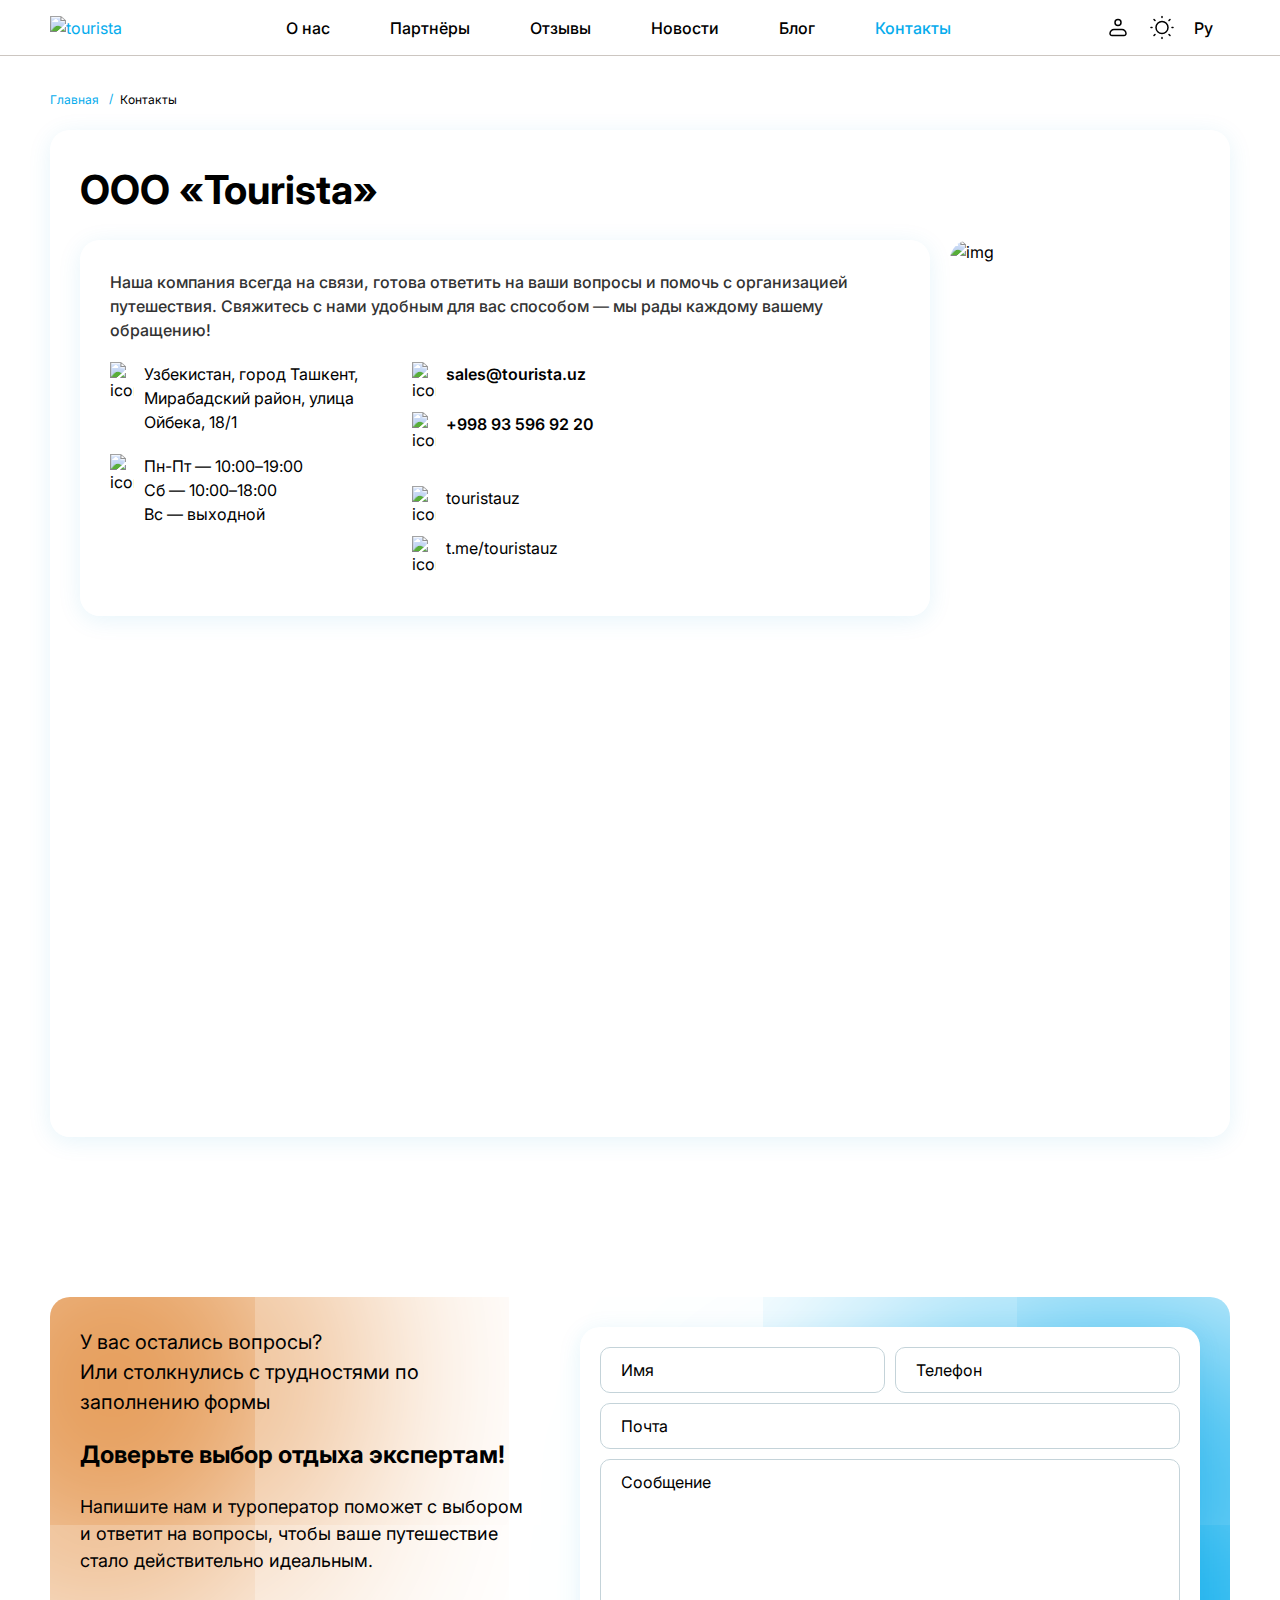
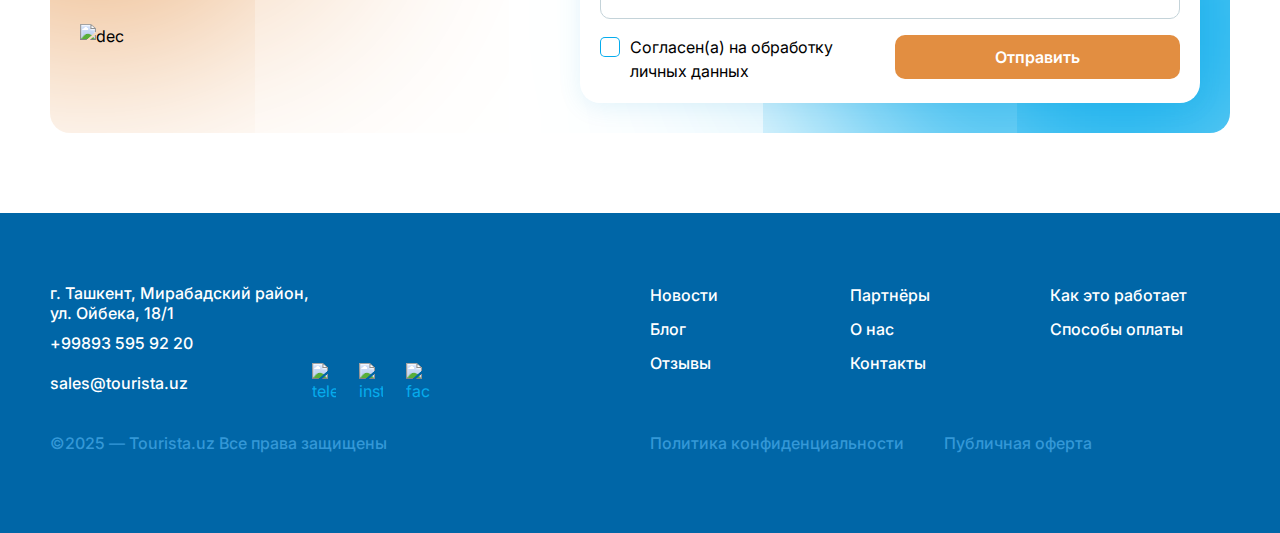
==== contacts.html @ d648e679 "Add files via upload" ====
<!DOCTYPE html>
<html lang="ru">
<head>

    <title>Tourista</title>
    <meta content="width=device-width,maximum-scale=1,initial-scale=1,user-scalable=0" name="viewport">
    <meta http-equiv="Content-Type" content="text/html;charset=UTF-8">
    
    <link rel="stylesheet" href="css/style.css" media="all">
    <link rel="stylesheet" href="css/swiper-bundle.min.css" media="all">
    <link rel="stylesheet" href="css/lightpick.min.css" media="all">

    <link href="favicon.ico" rel="shortcut icon">

</head>

<body>  

    <!-- wrapper Start -->
    <div class="wrapper">

        <!-- header Start -->
        <header class="header">
            <div class="header__container">
                <div class="header__in">
                    <div class="header__logo">
                        <a href="#">
                            <img src="img/src/logo.svg" alt="tourista">
                        </a>
                    </div>
                    <div class="header__md-col">
                        <nav class="main-nav">
                            <ul>
                                <li>
                                    <a href="#">О нас</a>
                                </li>
                                <li>
                                    <a href="#">Партнёры</a>
                                </li>
                                <li>
                                    <a href="#">Отзывы</a>
                                </li>
                                <li>
                                    <a href="#">Новости</a>
                                </li>
                                <li>
                                    <a href="#">Блог</a>
                                </li>
                                <li class="active">
                                    <a href="#">Контакты</a>
                                </li>
                            </ul>
                        </nav>
                        <span class="header__phone">
                            <a href="tel:+998935959220">+99893 595 92 20</a>
                        </span>
                    </div>
                    <div class="user-panel">
                        <a href="#" class="personal-account">
                            <svg width="24" height="25" viewBox="0 0 24 25" fill="none" xmlns="http://www.w3.org/2000/svg">
                                <path d="M4 18.5C4 17.4391 4.42143 16.4217 5.17157 15.6716C5.92172 14.9214 6.93913 14.5 8 14.5H16C17.0609 14.5 18.0783 14.9214 18.8284 15.6716C19.5786 16.4217 20 17.4391 20 18.5C20 19.0304 19.7893 19.5391 19.4142 19.9142C19.0391 20.2893 18.5304 20.5 18 20.5H6C5.46957 20.5 4.96086 20.2893 4.58579 19.9142C4.21071 19.5391 4 19.0304 4 18.5Z" stroke-width="1.5" stroke-linejoin="round"/>
                                <path d="M12 10.5C13.6569 10.5 15 9.15685 15 7.5C15 5.84315 13.6569 4.5 12 4.5C10.3431 4.5 9 5.84315 9 7.5C9 9.15685 10.3431 10.5 12 10.5Z" stroke-width="1.5"/>
                            </svg>
                        </a>
                        <span class="color-btn">
                            <svg width="24" height="25" viewBox="0 0 24 25" fill="none" xmlns="http://www.w3.org/2000/svg">
                                <g clip-path="url(#clip0_8_1377)">
                                    <path d="M22 12.5H23M12 2.5V1.5M12 23.5V22.5M20 20.5L19 19.5M20 4.5L19 5.5M4 20.5L5 19.5M4 4.5L5 5.5M1 12.5H2M12 18.5C13.5913 18.5 15.1174 17.8679 16.2426 16.7426C17.3679 15.6174 18 14.0913 18 12.5C18 10.9087 17.3679 9.38258 16.2426 8.25736C15.1174 7.13214 13.5913 6.5 12 6.5C10.4087 6.5 8.88258 7.13214 7.75736 8.25736C6.63214 9.38258 6 10.9087 6 12.5C6 14.0913 6.63214 15.6174 7.75736 16.7426C8.88258 17.8679 10.4087 18.5 12 18.5Z" stroke-width="1.5" stroke-linecap="round" stroke-linejoin="round"/>
                                </g>
                                <defs>
                                    <clipPath id="clip0_8_1377">
                                        <rect width="24" height="24" fill="white" transform="translate(0 0.5)"/>
                                    </clipPath>
                                </defs>
                            </svg>
                        </span>
                        <div class="language">
                            <span class="language__text">Ру</span>
                            <div class="language__dropdown">
                                <ul class="language__list">
                                    <li>
                                        <a href="#">En</a>
                                    </li> 
                                    <li>
                                        <a href="#">Uz</a>
                                    </li>
                                </ul>
                            </div>
                        </div>
                    </div>
                    <div class="menu-btn"></div>
                </div>
            </div>
        </header>
        <!-- header end -->

        <!-- main Start -->
        <main class="main">
            <section class="main-section">
                <div class="main-section__container">
                    <nav class="bread-crumbs">
                        <ul>
                            <li>
                                <a href="#">Главная</a>
                            </li>
                            <li class="active">
                                <span>Контакты</span>
                            </li>
                        </ul>
                    </nav>
                    <div class="contacts-wap">
                        <h1 class="big-title">ООО «Tourista»</h1>
                        <div class="contacts-wap__top-col">
                            <div class="contacts">
                                <p class="contacts__text">Наша компания всегда на связи, готова ответить на ваши вопросы и помочь с организацией путешествия. Свяжитесь с нами удобным для вас способом — мы рады каждому вашему обращению!</p>
                                <div class="contacts__col">
                                    <div class="contacts__col-left">
                                        <div class="contacts-list">
                                            <div class="contacts-list__item">
                                                <div class="contact">
                                                    <div class="contact__icon">
                                                        <img src="img/icons/location-icon.svg" alt="icon">
                                                    </div>
                                                    <div class="contact__description">
                                                        <p>Узбекистан, город Ташкент, Мирабадский район, улица Ойбека, 18/1</p>
                                                    </div>
                                                </div>
                                            </div>
                                            <div class="contacts-list__item">
                                                <div class="contact">
                                                    <div class="contact__icon">
                                                        <img src="img/icons/time-icon.svg" alt="icon">
                                                    </div>
                                                    <div class="contact__description">
                                                        <p>
                                                            Пн-Пт — 10:00–19:00<br>
                                                            Сб — 10:00–18:00<br>
                                                            Вс — выходной
                                                        </p>
                                                    </div>
                                                </div>
                                            </div>
                                        </div>
                                    </div>
                                    <div class="contacts__col-right">
                                        <div class="contacts-list">
                                            <div class="contacts-list__item">
                                                <div class="contact">
                                                    <div class="contact__icon">
                                                        <img src="img/icons/mail-icon.svg" alt="icon">
                                                    </div>
                                                    <div class="contact__description">
                                                        <span class="contact__text">
                                                            <strong>
                                                                <a href="mailto:sales@tourista.uz">sales@tourista.uz</a>
                                                            </strong>
                                                        </span>
                                                    </div>
                                                </div>
                                                <div class="contact">
                                                    <div class="contact__icon">
                                                        <img src="img/icons/phone-icon.svg" alt="icon">
                                                    </div>
                                                    <div class="contact__description">
                                                        <span class="contact__text">
                                                            <strong>
                                                                <a href="tel:+998935969220">+998 93 596 92 20</a>
                                                            </strong>
                                                        </span>
                                                    </div>
                                                </div>
                                            </div>
                                            <div class="contacts-list__item">
                                                <div class="contact">
                                                    <div class="contact__icon">
                                                        <img src="img/icons/instagram-icon.svg" alt="icon">
                                                    </div>
                                                    <div class="contact__description">
                                                        <span class="contact__text">
                                                            <a href="https://www.instagram.com/touristauz/?hl=ru" target="_blank">touristauz</a>
                                                        </span>
                                                    </div>
                                                </div>
                                                <div class="contact">
                                                    <div class="contact__icon">
                                                        <img src="img/icons/telegram-icon.svg" alt="icon">
                                                    </div>
                                                    <div class="contact__description">
                                                        <span class="contact__text">
                                                            <a href="https://t.me/touristauz" target="_blank">t.me/touristauz</a>
                                                        </span>
                                                    </div>
                                                </div>
                                            </div>
                                        </div>
                                    </div>
                                </div>
                            </div>
                            <div class="contacts-img">
                                <img src="img/src/contacts-img.jpg" alt="img">
                            </div>
                        </div>
                        <div id="map"></div>
                    </div>
                    <div class="main-section__indent-box"></div>
                </div>
            </section>
            <section class="feedback-section">
                <div class="white-dec"></div>
                <div class="feedback-section__container">
                    <div class="feedback-section__in">
                        <div class="feedback">
                            <div class="feedback__left-dec"></div>
                            <div class="feedback__right-dec"></div>
                            <div class="feedback__in">
                                <div class="feedback__description">
                                    <p class="feedback__big-text">У вас остались вопросы?<br> Или столкнулись с трудностями по заполнению формы</p>
                                    <h2 class="title">Доверьте выбор отдыха экспертам!</h2>
                                    <p class="feedback__text">Напишите нам и туроператор поможет с выбором<br> и ответит на вопросы, чтобы ваше путешествие<br> стало действительно идеальным.</p>
                                    <div class="feedback__dec-img">
                                        <img src="img/src/dec-img.svg" alt="dec">
                                    </div>
                                </div>
                                <div class="gl-form">
                                    <form>
                                        <div class="gl-form__in">
                                            <div class="gl-form__item">
                                                <div class="gl-form__two-col">
                                                    <input class="name-input" type="text" placeholder="Имя">
                                                    <input class="phone-input" type="tel" placeholder="Телефон">
                                                </div>
                                            </div>
                                            <div class="gl-form__item">
                                                <input class="email-input" type="email" placeholder="Почта">
                                            </div>
                                            <div class="gl-form__item">
                                                <textarea placeholder="Сообщение"></textarea>
                                            </div>
                                            <div class="gl-form__item">
                                                <div class="gl-form__two-col">
                                                    <div class="checkbox">
                                                        <input id="agree" type="checkbox">
                                                        <label for="agree">Согласен(а) на обработку личных данных</label>
                                                    </div>
                                                    <button class="btn btn_size-full" type="submit">Отправить</button>
                                                </div>
                                            </div>
                                        </div>
                                    </form>
                                </div>
                            </div>
                        </div>
                    </div>
                </div>
            </section>
        </main>
        <!-- main end -->

        <!-- footer Start -->
        <footer class="footer">
            <div class="footer__container">
                <div class="footer__top-col">
                    <div class="footer__left-col">
                        <p class="footer__text">г. Ташкент, Мирабадский район,<br> ул. Ойбека, 18/1</p>
                        <span class="footer__phone">
                            <a href="tel:+998935959220">+99893 595 92 20</a>
                        </span>
                        <div class="footer__contacts-col">
                            <span class="footer__mail">
                                <a href="mailto:sales@tourista.uz">sales@tourista.uz</a>
                            </span>
                            <div class="social">
                                <div class="social__item">
                                    <a href="#">
                                        <img src="img/icons/telegram-w.svg" alt="telegram">
                                    </a>
                                </div>
                                <div class="social__item">
                                    <a href="#">
                                        <img src="img/icons/instagram-w.svg" alt="instagram">
                                    </a>
                                </div>
                                <div class="social__item">
                                    <a href="#">
                                        <img src="img/icons/facebook-w.svg" alt="facebook">
                                    </a>
                                </div>
                            </div>
                        </div>
                    </div>
                    <div class="footer__right-col">
                        <nav class="footer__nav">
                            <ul>
                                <li>
                                    <a href="#">Новости</a>
                                </li>
                                <li>
                                    <a href="#">Блог</a>
                                </li>
                                <li>
                                    <a href="#">Отзывы</a>
                                </li>
                            </ul>
                        </nav>
                        <nav class="footer__nav">
                            <ul>
                                <li>
                                    <a href="#">Партнёры</a>
                                </li>
                                <li>
                                    <a href="#">О нас</a>
                                </li>
                                <li>
                                    <a href="#">Контакты</a>
                                </li>
                            </ul>
                        </nav>
                        <nav class="footer__nav">
                            <ul>
                                <li>
                                    <a href="#">Как это работает</a>
                                </li>
                                <li>
                                    <a href="#">Способы оплаты</a>
                                </li>
                            </ul>
                        </nav>
                    </div>
                </div>
                <div class="footer__bottom-col">
                    <div class="footer__left-col">
                        <p class="footer__copy">©2025 — Tourista.uz Все права защищены</p>
                    </div>
                    <div class="footer__right-col">
                        <ul class="footer__links-list">
                            <li>
                                <a href="#">Политика конфиденциальности</a>
                            </li>
                            <li>
                                <a href="#">Публичная оферта</a>
                            </li>
                        </ul>
                    </div>
                </div>
            </div>
        </footer>
        <!-- footer end -->

    </div>   
    <!-- wrapper end -->

    <!-- Api-maps scripts -->
    <script src="https://api-maps.yandex.ru/2.1/?lang=ru_RU"></script>

    <!-- Plugin scripts -->
    <script src="js/swiper-bundle.min.js"></script>
    <script src="js/moment.min.js"></script>
    <script src="js/lightpick.min.js"></script>
    <script src="js/dynamic-blocks.js"></script>

    <!-- Scripts -->
    <script src="js/scripts.js"></script>

</body>

</html>
---- css/style.css ----
/* fonts */
@import url("https://fonts.googleapis.com/css2?family=Inter:ital,opsz,wght@0,14..32,100..900;1,14..32,100..900&display=swap");
/* root */
:root {
  /* text color */
  --primary-text-color: #000;
  --secondary-text-color: #06ACED;
  --tertiary-text-color: #FFFFFF;
  --quaternary-text-color: #B4B4B4;
  --fifth-text-color: #3498D7;
  --six-text-color: #C9C6C6;
  --seven-text-color: #C4C4C4;
  --eight-text-color: #E28E41;
  --nine-text-color: #A90B0B;
  --ten-text-color: #666666;
  --eleven-text-color: #6E6E6E;
  --twelve-text-color: #333333;
  --thirteen-text-color: #000;
  --fourteen-text-color: #000000;
  --fifteen-text-color: #C4C4C4;
  /* font-family */
  --primary-font-family: "Inter", sans-serif;
  /* font-weight */
  --primary-font-weight: 400;
  --secondary-font-weight: 500;
  --tertiary-font-weight: 600;
  --quaternary-font-weight: 700;
  --fifth-font-weight: 800;
  /* border-color */
  --primary-border-color: #CCC6C1;
  --secondary-border-color: #C4D3D9;
  --tertiary-border-color: #E28E41;
  --quaternary-border-color: #06ACED;
  --fifth-border-color: #A90B0B;
  --six-border-color: #8B8B8B;
  --seven-border-color: #787878;
  --eight-border-color: #AAAAAA;
  --nine-border-color: #FFFFFF;
  --ten-border-color: #646464;
  --eleven-border-color: #B4B4B4;
  --twelve-border-color: #FFFFFF;
  /* btn-color */
  --primary-btn-color: #E28E41;
  --secondary-btn-color: #B1641E;
  --tertiary-btn-color: #FFFFFF;
  --quaternary-btn-color: #C4D3D9;
  --fifth-btn-color: #06ACED;
  --six-btn-color: #E6F3F8;
  --seven-btn-color: #FFFFFF;
  /* background-color */
  --primary-background-color: #FFFFFF;
  --secondary-background-color: #F9F9F9;
  --tertiary-background-color: #0066A7;
  --quaternary-background-color: #E28E41;
  --fifth-background-color: #06ACED;
  --six-background-color: #F2F3F4;
  --seven-background-color: #F4F4F4;
  --eight-background-color: rgba(0, 0, 0, 0.6);
  --nine-background-color: #E28E41;
  --ten-background-color: url(../img/bg/gl-dec.jpg) top center no-repeat;
  /* widget-color */
  --primary-widget-color: rgba(255, 255, 255, 0.7);
  --secondary-widget-color: #FFFFFF;
  --tertiary-widget-color: rgba(255, 255, 255, 0.7);
  /* slider-nav-bg */
  --primary-bullet-color: #C4D3D9;
  --secondary-bullet-color: #06ACED;
  /* icon-color */
  --primary-icon-color: #000;
  /* page-nav-color */
  --primary-page-nav-color: url(../img/icons/page-nav-arrow.svg) center no-repeat;
}

/* dark-theme */
[data-theme=dark] {
  /* text color */
  --primary-text-color: #FFFFFF;
  --ten-text-color: #C4D3D9;
  --eleven-text-color: #8DA4AD;
  --twelve-text-color: #8DA4AD;
  --fourteen-text-color: #C4D3D9;
  --fifteen-text-color: #000;
  /* border-color */
  --primary-border-color: #334A53;
  --secondary-border-color: #6F868F;
  --nine-border-color: #011821;
  --ten-border-color: #8DA4AD;
  --twelve-border-color: #C4D3D9;
  /* btn-color */
  --seven-btn-color: rgba(0, 0, 0, 0);
  /* background-color */
  --primary-background-color: #011821;
  --secondary-background-color: #034A67;
  --tertiary-background-color: #011821;
  --seven-background-color: #000;
  --ten-background-color: url(../img/bg/gl-dec-dark.jpg) top center no-repeat;
  /* widget-color */
  --primary-widget-color: rgba(1, 24, 33, 0.7);
  --secondary-widget-color: #022B3B;
  /* icon-color */
  --primary-icon-color: #FFFFFF;
  /* page-nav-color */
  --primary-page-nav-color: url(../img/icons/page-nav-arrow-w.svg) center no-repeat;
}

/* reset */
*,
*::before,
*::after {
  box-sizing: border-box;
}

body,
h1,
h2,
h3,
h4,
p,
ul,
ol,
li,
figure,
figcaption,
blockquote,
dl,
dd {
  margin: 0;
  padding: 0;
}

ul[class],
ol[class] {
  list-style: none;
}

a:not([class]) {
  text-decoration-skip-ink: auto;
  text-decoration: none;
}

a:focus,
a:hover,
a:active {
  outline: none !important;
}

button {
  margin: 0;
  padding: 0;
  vertical-align: top;
  border: 0;
  background: none;
  border-radius: 0;
}

button:focus,
button:hover,
button:active {
  outline: none !important;
}

img,
svg {
  display: block;
  vertical-align: top;
  max-width: 100%;
}

article > * + * {
  margin-top: 1em;
}

fieldset {
  margin: 0;
  padding: 0;
  border: 0;
}

input,
button,
textarea,
select {
  font: inherit;
}

input:focus,
input:hover,
input:active,
textarea:focus,
textarea:hover,
textarea:active {
  outline: none !important;
}

iframe {
  vertical-align: top;
}

@media (prefers-reduced-motion: reduce) {
  * {
    animation-duration: 0.01ms !important;
    animation-iteration-count: 1 !important;
    transition-duration: 0.01ms !important;
    scroll-behavior: auto !important;
  }
}
/* html */
html {
  min-width: 320px;
  min-height: 100%;
  font-size: 16px;
  line-height: 1.5;
  background: var(--tertiary-background-color);
}

/* body */
body {
  color: var(--primary-text-color);
  font-family: var(--primary-font-family);
  font-weight: var(--primary-font-weight);
  scroll-behavior: smooth;
  text-rendering: optimizeSpeed;
  -webkit-text-size-adjust: none;
  -moz-text-size-adjust: none;
  -ms-text-size-adjust: none;
  text-size-adjust: none;
}
body.scroll-none {
  overflow: hidden;
}
body.modal-scroll-none {
  overflow: hidden;
}

/* p */
p {
  font-size: 16px;
  line-height: 24px;
}

/* a */
a {
  color: var(--secondary-text-color);
  text-decoration: none;
  transition: color 0.5s linear;
}
a:hover {
  color: var(--primary-text-color);
}

/* b, strong */
b, strong {
  font-weight: var(--quaternary-font-weight);
}

/* ul, ol */
ul, ol {
  list-style: none;
}

/* label */
label {
  display: block;
  margin: 0 0 5px;
  font-size: 16px;
  font-weight: var(--primary-font-weight);
  line-height: 24px;
  cursor: text;
}
label span {
  color: var(--secondary-text-color);
}

/* input */
input[type=tel],
input[type=text],
input[type=email],
input[type=password] {
  margin: 0;
  padding: 0 20px;
  width: 100%;
  height: 46px;
  color: var(--primary-text-color);
  font-size: 16px;
  font-family: var(--primary-font-family);
  font-weight: var(--primary-font-weight);
  border: 1px solid var(--secondary-border-color);
  background: rgba(0, 0, 0, 0);
  border-radius: 10px;
  box-shadow: none !important;
  transition: 0.5s all;
}

input[type=tel]:focus,
input[type=text]:focus,
input[type=email]:focus,
input[type=password]:focus {
  border-color: var(--quaternary-border-color);
}

input[type=tel]::-moz-placeholder,
input[type=text]::-moz-placeholder,
input[type=email]::-moz-placeholder,
input[type=password]::-moz-placeholder {
  color: var(--primary-text-color);
}

input[type=tel]::-webkit-input-placeholder,
input[type=text]::-webkit-input-placeholder,
input[type=email]::-webkit-input-placeholder,
input[type=password]::-webkit-input-placeholder {
  color: var(--primary-text-color);
}

input[type=tel]:disabled,
input[type=text]:disabled,
input[type=email]:disabled,
input[type=password]:disabled {
  color: var(--quaternary-text-color);
  border-color: var(--primary-border-color);
  box-shadow: none;
}

input[type=tel]:disabled::-moz-placeholder,
input[type=text]:disabled::-moz-placeholder,
input[type=email]:disabled::-moz-placeholder,
input[type=password]:disabled::-moz-placeholder {
  color: var(--quaternary-text-color);
}

input[type=tel]:disabled::-webkit-input-placeholder,
input[type=text]:disabled::-webkit-input-placeholder,
input[type=email]:disabled::-webkit-input-placeholder,
input[type=password]:disabled::-webkit-input-placeholder {
  color: var(--quaternary-text-color);
}

input.name-input.error {
  border-color: var(--fifth-border-color);
}

input.email-input.error {
  border-color: var(--fifth-border-color);
}

/* textarea */
textarea {
  margin: 0;
  padding: 10px 20px;
  width: 100%;
  height: 160px;
  color: var(--primary-text-color);
  font-size: 16px;
  font-family: var(--primary-font-family);
  font-weight: var(--primary-font-weight);
  line-height: 24px;
  border: 1px solid var(--secondary-border-color);
  background: rgba(0, 0, 0, 0);
  border-radius: 10px;
  box-shadow: none !important;
  transition: 0.5s all;
  overflow: auto;
  resize: none;
}

textarea:focus {
  border-color: var(--quaternary-border-color);
}

textarea::-moz-placeholder {
  color: var(--primary-text-color);
}

textarea::-webkit-input-placeholder {
  color: var(--primary-text-color);
}

/* error-input */
.error-input {
  border-color: var(--fifth-border-color) !important;
}

/* field-date */
.field-date {
  position: relative;
}
.field-date:before {
  position: absolute;
  display: block;
  width: 100%;
  height: 100%;
  content: "";
  z-index: 3;
}
.field-date:after {
  position: absolute;
  display: block;
  width: 20px;
  height: 20px;
  top: 50%;
  right: 20px;
  transform: translateY(-50%);
  background: url(../img/icons/calendar.svg) center no-repeat;
  background-size: 100%;
  content: "";
  transition: 0.5s transform;
}
.field-date input {
  padding-right: 50px;
  white-space: nowrap;
  text-overflow: ellipsis;
  background: rgba(0, 0, 0, 0);
  overflow: hidden;
  user-select: none;
  pointer-events: none;
}
.field-date__text {
  position: absolute;
  display: block;
  padding: 10px 50px 10px 20px;
  height: 44px;
  white-space: nowrap;
  top: 0;
  left: 0;
  font-size: 16px;
  text-overflow: ellipsis;
  overflow: hidden;
  line-height: 24px;
  cursor: pointer;
}
.field-date__text.hidden {
  display: none;
}

/* password-field */
.password-field {
  position: relative;
}
.password-field.show .password-field__btn:before {
  opacity: 0;
}
.password-field.show .password-field__btn:after {
  opacity: 1;
}
.password-field input {
  padding-right: 50px;
}
.password-field__btn {
  position: absolute;
  display: block;
  width: 24px;
  height: 24px;
  transform: translateY(-50%);
  top: 50%;
  right: 16px;
  font-size: 0;
  cursor: pointer;
}
.password-field__btn:before {
  position: absolute;
  display: block;
  width: 24px;
  height: 24px;
  top: 0;
  left: 0;
  background: url(../img/icons/show-icon.svg) center no-repeat;
  background-size: 100%;
  cursor: pointer;
  transition: 0.5s opacity;
  content: "";
}
.password-field__btn:after {
  position: absolute;
  display: block;
  width: 24px;
  height: 24px;
  top: 0;
  left: 0;
  background: url(../img/icons/hidden-icon.svg) center no-repeat;
  background-size: 100%;
  cursor: pointer;
  opacity: 0;
  transition: 0.5s opacity;
  content: "";
}

/* checkbox */
.checkbox {
  display: flex;
  align-items: flex-start;
  gap: 0 10px;
}
.checkbox_indent-top {
  margin-top: 20px;
}
.checkbox.hidden {
  display: none;
}
.checkbox input {
  position: relative;
  display: block;
  flex-shrink: 0;
  margin: 2px 0 0;
  padding: 0;
  width: 20px;
  height: 20px;
  vertical-align: top;
  border: 0;
  box-shadow: 0 0 0 1px var(--quaternary-border-color) inset;
  background: none;
  border-radius: 5px;
  outline: 0;
  cursor: pointer;
  -webkit-appearance: none;
  -moz-appearance: none;
  appearance: none;
  transition: all 0.3s;
}
.checkbox input:before {
  position: absolute;
  display: block;
  width: 14px;
  height: 13px;
  top: 50%;
  left: 50%;
  transform: translate(-50%, -50%);
  background: url(../img/icons/checkbox.svg) center no-repeat;
  background-size: 100%;
  content: "";
  opacity: 0;
  transition: opacity 0.3s;
}
.checkbox input:checked {
  background-color: var(--fifth-background-color);
  box-shadow: none;
}
.checkbox input:checked:before {
  opacity: 1;
}
.checkbox label {
  margin: 0;
  color: var(--primary-text-color);
}

/* radio */
.radio {
  display: flex;
  align-items: flex-start;
  gap: 0 10px;
}
.radio input {
  position: relative;
  display: block;
  flex-shrink: 0;
  margin: 2px 0 0;
  padding: 0;
  width: 20px;
  height: 20px;
  vertical-align: top;
  border: 0;
  box-shadow: 0 0 0 1px var(--quaternary-border-color) inset;
  background: none;
  border-radius: 100%;
  outline: 0;
  cursor: pointer;
  -webkit-appearance: none;
  -moz-appearance: none;
  appearance: none;
  transition: all 0.3s;
}
.radio input:before {
  position: absolute;
  display: block;
  width: 12px;
  height: 12px;
  top: 50%;
  left: 50%;
  background: var(--fifth-background-color);
  transform: translate(-50%, -50%);
  border-radius: 100%;
  content: "";
  opacity: 0;
  transition: opacity 0.3s;
}
.radio input:checked:before {
  opacity: 1;
}
.radio label {
  margin: 0;
  cursor: pointer;
}

/* select */
.select {
  position: relative;
  height: 46px;
  border: 1px solid var(--secondary-border-color);
  border-radius: 10px;
}
.select input {
  position: absolute;
  width: 1px;
  height: 1px;
  top: 0;
  left: 0;
  opacity: 0;
  visibility: hidden;
  user-select: none;
  pointer-events: none;
}
.select__placeholder-text {
  position: absolute;
  display: block;
  padding: 10px 50px 10px 20px;
  width: 100%;
  top: 0;
  left: 0;
  white-space: nowrap;
  font-size: 16px;
  text-overflow: ellipsis;
  overflow: hidden;
  line-height: 24px;
  cursor: pointer;
}
.select__placeholder-text.hidden {
  display: none;
}
.select__text {
  position: relative;
  display: block;
  padding: 10px 50px 10px 20px;
  height: 44px;
  white-space: nowrap;
  font-size: 16px;
  text-overflow: ellipsis;
  overflow: hidden;
  line-height: 24px;
  cursor: pointer;
}
.select__text:after {
  position: absolute;
  display: block;
  margin: -4px 0 0;
  width: 11px;
  height: 7px;
  top: 50%;
  right: 19px;
  background: url(../img/icons/down-arrow.svg) center no-repeat;
  background-size: 100%;
  content: "";
  transition: 0.5s transform;
}
.select.open .select__text:after {
  transform: rotate(180deg);
}
.select__dropdown {
  position: absolute;
  padding: 20px;
  top: 51px;
  left: -1px;
  right: -1px;
  border: 1px solid var(--secondary-border-color);
  background: var(--primary-background-color);
  border-radius: 10px;
  opacity: 0;
  visibility: hidden;
  z-index: 30;
  transition: 0.5s all;
}
.select__dropdown.show {
  opacity: 1;
  visibility: visible;
}
.select__dropdown ul {
  display: flex;
  flex-direction: column;
  gap: 10px 0;
}
.select__dropdown li {
  font-size: 16px;
  line-height: 24px;
  transition: 0.3s color;
  cursor: pointer;
}
.select__dropdown li:hover {
  color: var(--fifth-text-color);
}
.select__dropdown li.active {
  color: var(--fifth-text-color);
}
.select .vertical-scroll {
  max-height: 262px;
}
.select .vertical-scroll .swiper-slide {
  height: auto;
}
.select_style-time.open .select__text:after {
  transform: translateY(-50%);
}
.select_style-time .select__text:after {
  margin: 0;
  width: 20px;
  height: 20px;
  transform: translateY(-50%);
  background: url(../img/icons/time.svg) center no-repeat;
  background-size: 100%;
}
.select_style-time .select__dropdown {
  padding: 16px 20px;
}
.select_style-time .select__dropdown ul {
  padding: 0 25px;
  gap: 0 0;
}
.select_style-time .select__dropdown li {
  display: flex;
  justify-content: space-between;
  align-items: center;
  padding: 16px 20px 15px;
  color: var(--seven-text-color);
  font-size: 20px;
  font-weight: var(--secondary-font-weight);
  line-height: 24px;
  border-bottom: 1px solid var(--six-border-color);
}
.select_style-time .select__dropdown li:first-child {
  padding-top: 0;
}
.select_style-time .select__dropdown li:last-child {
  padding-bottom: 0;
  border-bottom: 0;
}
.select_style-time .select__dropdown li:hover {
  color: var(--primary-text-color);
}
.select_style-time .select__dropdown li.active {
  color: var(--primary-text-color);
}
.select_style-time .vertical-scroll {
  max-height: 136px;
}

/* select-time */
.select-time {
  position: relative;
  height: 46px;
  border: 1px solid var(--secondary-border-color);
  border-radius: 10px;
}
.select-time > input {
  position: absolute;
  width: 1px;
  height: 1px;
  top: 0;
  left: 0;
  opacity: 0;
  visibility: hidden;
  user-select: none;
  pointer-events: none;
}
.select-time__placeholder-text {
  position: absolute;
  display: block;
  padding: 10px 50px 10px 20px;
  width: 100%;
  top: 0;
  left: 0;
  white-space: nowrap;
  font-size: 16px;
  text-overflow: ellipsis;
  overflow: hidden;
  line-height: 24px;
  cursor: pointer;
}
.select-time__placeholder-text.hidden {
  display: none;
}
.select-time__text {
  position: relative;
  display: block;
  padding: 10px 50px 10px 20px;
  height: 44px;
  white-space: nowrap;
  font-size: 16px;
  text-overflow: ellipsis;
  overflow: hidden;
  line-height: 24px;
  cursor: pointer;
}
.select-time__text:after {
  position: absolute;
  display: block;
  width: 20px;
  height: 20px;
  top: 50%;
  right: 22px;
  transform: translateY(-50%);
  background: url(../img/icons/time.svg) center no-repeat;
  background-size: 100%;
  content: "";
  transition: 0.5s transform;
}
.select-time__dropdown {
  position: absolute;
  padding: 20px;
  top: 51px;
  left: -1px;
  right: -1px;
  border: 1px solid var(--secondary-border-color);
  background: var(--primary-background-color);
  border-radius: 10px;
  opacity: 0;
  visibility: hidden;
  z-index: 30;
  transition: 0.5s all;
}
.select-time__dropdown.show {
  opacity: 1;
  visibility: visible;
}
.select-time__fields {
  margin: 0 0 15px;
  display: flex;
  align-items: center;
  gap: 0 15px;
}
.select-time__fields input {
  height: 36px;
  font-size: 14px;
  text-align: center;
  border-radius: 5px;
}
.select-time__fields input::-webkit-input-placeholder {
  color: var(--quaternary-text-color);
}
.select-time__fields input::-moz-placeholder {
  color: var(--quaternary-text-color);
}
.select-time .btn {
  padding: 8px 10px;
  font-size: 14px;
  border-radius: 5px;
}
.select-time .btn.disabled {
  user-select: none;
  pointer-events: none;
  opacity: 0.6;
}

/* container */
[class*=__container] {
  margin: 0 auto;
  padding: 0 20px;
  max-width: 1220px;
  width: 100%;
}

/* btn */
.btn {
  display: inline-block;
  margin: 0;
  padding: 12px 24px;
  vertical-align: top;
  color: var(--tertiary-text-color);
  font-size: 16px;
  font-family: var(--primary-font-family);
  font-weight: var(--tertiary-font-weight);
  text-align: center;
  line-height: 20px;
  border: 0;
  background: var(--primary-btn-color);
  border-radius: 10px;
  cursor: pointer;
  transition: 0.5s all;
}
.btn:hover {
  color: var(--tertiary-text-color);
  background: var(--secondary-btn-color);
  box-shadow: none;
}
.btn_color-transparent {
  color: var(--eight-text-color);
  box-shadow: 0 0 0 1px inset var(--tertiary-border-color);
  background: none;
}
.btn_color-transparent:hover {
  background: var(--primary-btn-color);
}
.btn_light-color {
  color: var(--fourteen-text-color);
  background: var(--seven-btn-color);
  box-shadow: 0 0 0 1px inset var(--twelve-border-color);
}
.btn_light-color:hover {
  color: var(--tertiary-text-color);
  background: var(--primary-btn-color);
}
.btn_hidden {
  display: none;
}
.btn_full-size {
  width: 100%;
}

/* vertical-scroll */
.vertical-scroll .swiper-scrollbar-vertical {
  width: 1px !important;
  height: 100% !important;
  top: 0 !important;
  right: 0 !important;
  bottom: 0 !important;
  background: var(--six-background-color);
}
.vertical-scroll .swiper-scrollbar-drag {
  background: var(--fifth-background-color);
}

/* menu-btn */
.menu-btn {
  display: none;
}

/* wrapper */
.wrapper {
  overflow: hidden;
}

/* title */
.title {
  margin: 0 0 20px;
  font-size: 24px;
  font-weight: var(--quaternary-font-weight);
  line-height: 36px;
}
.title.disabled {
  color: var(--seven-text-color);
  user-select: none;
  pointer-events: none;
}

/* big-title */
.big-title {
  margin: 0 0 20px;
  font-size: 40px;
  font-weight: var(--quaternary-font-weight);
  line-height: 60px;
}
.big-title_indent-bottom-small {
  margin: 0 0 10px;
}

/* small-title */
.small-title {
  margin: 0 0 10px;
  font-size: 20px;
  font-weight: var(--quaternary-font-weight);
  line-height: 30px;
}

/* select-quantity */
.select-quantity {
  position: relative;
  border: 1px solid var(--secondary-border-color);
  border-radius: 10px;
}
.select-quantity__placeholder-text {
  position: absolute;
  display: block;
  padding: 10px 50px 10px 20px;
  width: 100%;
  top: 0;
  left: 0;
  white-space: nowrap;
  font-size: 16px;
  text-overflow: ellipsis;
  overflow: hidden;
  line-height: 24px;
  cursor: pointer;
}
.select-quantity__placeholder-text.hidden {
  display: none;
}
.select-quantity__text {
  position: relative;
  display: block;
  padding: 10px 50px 10px 20px;
  height: 44px;
  white-space: nowrap;
  font-size: 16px;
  text-overflow: ellipsis;
  overflow: hidden;
  line-height: 24px;
  cursor: pointer;
}
.select-quantity__text:after {
  position: absolute;
  display: block;
  margin: -4px 0 0;
  width: 11px;
  height: 7px;
  top: 50%;
  right: 19px;
  background: url(../img/icons/down-arrow.svg) center no-repeat;
  background-size: 100%;
  content: "";
  transition: 0.5s transform;
}
.select-quantity__text.open:after {
  transform: rotate(180deg);
}
.select-quantity__main-input {
  position: absolute;
  width: 1px !important;
  height: 1px !important;
  top: 0;
  left: 0;
  opacity: 0;
  visibility: hidden;
  user-select: none;
  pointer-events: none;
}
.select-quantity__dropdown {
  position: absolute;
  display: flex;
  flex-direction: column;
  gap: 10px 0;
  padding: 20px;
  top: 51px;
  left: -1px;
  right: -1px;
  border: 1px solid var(--secondary-border-color);
  background: var(--primary-background-color);
  border-radius: 10px;
  opacity: 0;
  visibility: hidden;
  z-index: 30;
  transition: 0.5s all;
}
.select-quantity__dropdown.show {
  opacity: 1;
  visibility: visible;
}

/* select-rooms */
.select-rooms {
  position: relative;
  border: 1px solid var(--secondary-border-color);
  border-radius: 10px;
}
.select-rooms__placeholder-text {
  position: absolute;
  display: block;
  padding: 10px 50px 10px 20px;
  width: 100%;
  top: 0;
  left: 0;
  white-space: nowrap;
  font-size: 16px;
  text-overflow: ellipsis;
  overflow: hidden;
  line-height: 24px;
  cursor: pointer;
}
.select-rooms__placeholder-text.hidden {
  display: none;
}
.select-rooms__text {
  position: relative;
  display: block;
  padding: 10px 50px 10px 20px;
  height: 44px;
  white-space: nowrap;
  font-size: 16px;
  text-overflow: ellipsis;
  overflow: hidden;
  line-height: 24px;
  cursor: pointer;
}
.select-rooms__text:after {
  position: absolute;
  display: block;
  margin: -4px 0 0;
  width: 11px;
  height: 7px;
  top: 50%;
  right: 19px;
  background: url(../img/icons/down-arrow.svg) center no-repeat;
  background-size: 100%;
  content: "";
  transition: 0.5s transform;
}
.select-rooms__text.open:after {
  transform: rotate(180deg);
}
.select-rooms__main-input {
  position: absolute;
  width: 1px !important;
  height: 1px !important;
  top: 0;
  left: 0;
  opacity: 0;
  visibility: hidden;
  user-select: none;
  pointer-events: none;
}
.select-rooms__dropdown {
  position: absolute;
  display: flex;
  flex-direction: column;
  gap: 10px 0;
  padding: 10px 20px 20px;
  top: 51px;
  left: -1px;
  right: -1px;
  border: 1px solid var(--secondary-border-color);
  background: var(--primary-background-color);
  border-radius: 10px;
  opacity: 0;
  visibility: hidden;
  z-index: 30;
  transition: 0.5s all;
}
.select-rooms__dropdown.show {
  opacity: 1;
  visibility: visible;
}

/* switch-input-list */
.switch-input-list {
  display: flex;
  flex-direction: column;
  gap: 10px 0;
}

/* date-trip-input */
.date-trip-input {
  position: relative;
}
.date-trip-input input {
  padding: 0 50px 0 20px;
  white-space: nowrap;
  text-overflow: ellipsis;
  background: rgba(0, 0, 0, 0);
  overflow: hidden;
}
.date-trip-input__text {
  position: absolute;
  display: block;
  margin: 0;
  padding: 11px 50px 11px 20px;
  width: 100%;
  top: 0;
  left: 0;
  white-space: nowrap;
  text-overflow: ellipsis;
  overflow: hidden;
  z-index: 3;
  cursor: pointer;
}
.date-trip-input__text.hidden {
  font-size: 0;
}
.date-trip-input__text:after {
  position: absolute;
  display: block;
  width: 20px;
  height: 20px;
  top: 50%;
  right: 20px;
  transform: translateY(-50%);
  background: url(../img/icons/calendar.svg) center no-repeat;
  background-size: 100%;
  content: "";
}

/* select-calendar */
.select-calendar {
  position: relative;
  border: 1px solid var(--secondary-border-color);
  border-radius: 10px;
}
.select-calendar input {
  position: absolute;
  width: 1px;
  height: 1px;
  top: 0;
  left: 0;
  opacity: 0;
  visibility: hidden;
  user-select: none;
  pointer-events: none;
}
.select-calendar__placeholder-text {
  position: absolute;
  display: block;
  padding: 10px 50px 10px 20px;
  width: 100%;
  top: 0;
  left: 0;
  white-space: nowrap;
  font-size: 16px;
  text-overflow: ellipsis;
  overflow: hidden;
  line-height: 24px;
  cursor: pointer;
}
.select-calendar__placeholder-text.hidden {
  display: none;
}
.select-calendar__text {
  position: relative;
  display: block;
  padding: 10px 50px 10px 20px;
  height: 44px;
  white-space: nowrap;
  font-size: 16px;
  text-overflow: ellipsis;
  overflow: hidden;
  line-height: 24px;
  cursor: pointer;
}
.select-calendar__text:after {
  position: absolute;
  display: block;
  width: 20px;
  height: 20px;
  top: 50%;
  right: 20px;
  transform: translateY(-50%);
  background: url(../img/icons/calendar.svg) center no-repeat;
  background-size: 100%;
  content: "";
  transition: 0.5s transform;
}
.select-calendar__dropdown {
  position: absolute;
  padding: 30px 20px 20px;
  width: 350px;
  top: 51px;
  left: -1px;
  right: -1px;
  border: 1px solid var(--secondary-border-color);
  background: var(--primary-background-color);
  border-radius: 10px;
  opacity: 0;
  visibility: hidden;
  z-index: 30;
  transition: 0.5s all;
}
.select-calendar__dropdown.show {
  opacity: 1;
  visibility: visible;
}

/* calendar */
.calendar__top-panel {
  display: flex;
  align-items: center;
  gap: 0 20px;
  margin: 0 0 30px;
}
.calendar__md-col {
  display: flex;
  align-items: center;
  gap: 0 5px;
}
.calendar__prev-arrow {
  display: block;
  width: 8px;
  height: 12px;
  font-size: 0px;
  background: url(../img/icons/prev-arrow.svg) center no-repeat;
  background-size: 100%;
  cursor: pointer;
}
.calendar__prev-arrow.disabled {
  opacity: 0.3;
  user-select: none;
  pointer-events: none;
}
.calendar__next-arrow {
  display: block;
  width: 8px;
  height: 12px;
  font-size: 0px;
  background: url(../img/icons/next-arrow.svg) center no-repeat;
  background-size: 100%;
  cursor: pointer;
}
.calendar__month {
  display: block;
  font-size: 20px;
  font-weight: var(--quaternary-font-weight);
  line-height: 24px;
}
.calendar__year {
  display: block;
  font-size: 20px;
  font-weight: var(--quaternary-font-weight);
  line-height: 24px;
}
.calendar__week {
  display: grid;
  grid-template-columns: repeat(7, 1fr);
  margin: 0 0 16px;
}
.calendar__week span {
  display: block;
  font-size: 14px;
  font-weight: var(--secondary-font-weight);
  text-align: center;
  line-height: 18px;
}
.calendar__days {
  display: grid;
  grid-template-columns: repeat(7, 1fr);
}
.calendar__day {
  display: block;
  height: 44px;
  color: var(--ten-text-color);
  font-size: 14px;
  font-weight: var(--secondary-font-weight);
  text-align: center;
  line-height: 44px;
  border-radius: 100%;
  cursor: pointer;
}
.calendar__day:hover {
  color: var(--thirteen-text-color);
  background: var(--six-btn-color);
}
.calendar__day.active {
  color: var(--tertiary-text-color);
  background: var(--fifth-btn-color);
}
.calendar__day.disabled {
  opacity: 0.38;
  user-select: none;
  pointer-events: none;
}

/* radio-list */
.radio-list {
  display: flex;
  flex-direction: column;
  gap: 20px 0;
}
.radio-list_pos-horizontal {
  display: flex;
  flex-direction: row;
  align-items: center;
  gap: 0 50px;
}
.radio-list_indent-horizontal-sm {
  gap: 0 20px;
}
.radio-list_indent-bottom {
  margin: 0 0 20px;
}

/* small-link */
.small-link {
  display: block;
  font-size: 14px;
  line-height: 22px;
}
.small-link a {
  color: var(--primary-text-color);
}
.small-link a:hover {
  color: var(--secondary-text-color);
}

/* switch-panel */
.switch-panel {
  display: flex;
  align-items: center;
  gap: 0 11px;
}
.switch-panel__text {
  display: block;
  margin: 0;
  font-size: 14px;
  line-height: 20px;
}

/* switch */
.switch {
  position: relative;
  width: 40px;
  height: 20px;
  box-shadow: 0 0 0 1px var(--tertiary-border-color) inset;
  border-radius: 10px;
}
.switch input {
  position: absolute;
  margin: 0;
  padding: 0;
  width: 100%;
  height: 100%;
  top: 0;
  left: 0;
  opacity: 0;
  cursor: pointer;
}
.switch input:checked ~ .switch__dec:before {
  background: var(--primary-btn-color);
}
.switch input:checked ~ .switch__dec:after {
  left: calc(100% - 16px - 2px);
  background: var(--tertiary-btn-color);
}
.switch__dec:before, .switch__dec:after {
  position: absolute;
  display: block;
  pointer-events: none;
  transition: all 0.5s ease;
  cursor: pointer;
  content: "";
}
.switch__dec:before {
  display: block;
  width: 100%;
  height: 100%;
  top: 0;
  left: 0;
  border-radius: 6.25rem;
  transition-delay: 0.2s;
}
.switch__dec:after {
  position: absolute;
  display: block;
  width: 16px;
  height: 16px;
  top: 50%;
  left: 2px;
  transform: translateY(-50%);
  background: var(--primary-btn-color);
  border-radius: 100%;
  transition: all 0.5s ease;
}

/* input-file */
.input-file {
  position: relative;
  transition: 0.5s opacity;
}
.input-file:hover .input-file__text {
  color: var(--primary-text-color);
}
.input-file__text {
  display: block;
  color: var(--secondary-text-color);
  font-size: 14px;
  line-height: 21px;
  cursor: pointer;
  transition: 0.5s color;
}
.input-file__error-text {
  display: none;
  padding: 5px 0 0;
  color: var(--nine-text-color);
  font-size: 14px;
  line-height: 21px;
}
.input-file__error-text.show {
  display: block;
}
.input-file input {
  position: absolute;
  margin: 0;
  padding: 0;
  width: 100%;
  height: 100%;
  top: 0;
  left: 0;
  z-index: 3;
  cursor: pointer;
  opacity: 0;
}

/* switch-input */
.switch-input {
  display: flex;
  align-items: center;
  gap: 0 5px;
  padding: 8px;
  border: 1px solid var(--secondary-border-color);
  border-radius: 90px;
}
.switch-input.hidden {
  display: none;
}
.switch-input_border-none {
  border: 0;
}
.switch-input__remove {
  position: relative;
  display: block;
  flex-shrink: 0;
  width: 30px;
  height: 30px;
  font-size: 0;
  background: var(--quaternary-btn-color);
  border-radius: 100%;
  cursor: pointer;
  transition: 0.5s background;
}
.switch-input__remove:hover {
  background: var(--fifth-btn-color);
}
.switch-input__remove:hover:before {
  background: #fff;
}
.switch-input__remove:before {
  position: absolute;
  display: block;
  width: 11px;
  height: 1px;
  top: 50%;
  left: 50%;
  transform: translate(-50%, -50%);
  background: #000;
  border-radius: 3px;
  transition: 0.5s background;
  content: "";
}
.switch-input__remove.disabled {
  opacity: 0.6;
  user-select: none;
  pointer-events: none;
}
.switch-input__in {
  display: flex;
  justify-content: center;
  align-items: center;
  gap: 0 5px;
  width: 100%;
}
.switch-input input {
  display: none;
  padding: 0;
  height: 30px;
  font-size: 16px;
  text-align: center;
  border: 0;
  border-radius: 0;
}
.switch-input__add {
  position: relative;
  display: block;
  flex-shrink: 0;
  width: 30px;
  height: 30px;
  font-size: 0;
  background: var(--quaternary-btn-color);
  border-radius: 100%;
  cursor: pointer;
  transition: 0.5s background;
}
.switch-input__add:hover {
  background: var(--fifth-btn-color);
}
.switch-input__add:hover:before {
  background: #fff;
}
.switch-input__add:hover:after {
  background: #fff;
}
.switch-input__add:before {
  position: absolute;
  display: block;
  width: 11px;
  height: 1px;
  top: 50%;
  left: 50%;
  transform: translate(-50%, -50%);
  background: #000;
  border-radius: 3px;
  transition: 0.5s background;
  content: "";
}
.switch-input__add:after {
  position: absolute;
  display: block;
  width: 1px;
  height: 11px;
  top: 50%;
  left: 50%;
  transform: translate(-50%, -50%);
  background: #000;
  border-radius: 3px;
  transition: 0.5s background;
  content: "";
}

/* select-age */
.select-age.hidden {
  display: none;
}
.select-age__text {
  position: relative;
  display: block;
  padding: 11px 50px 11px 20px;
  white-space: nowrap;
  color: var(--seven-text-color);
  font-size: 16px;
  text-overflow: ellipsis;
  border: 1px solid var(--secondary-border-color);
  border-radius: 34px;
  overflow: hidden;
  line-height: 24px;
  cursor: pointer;
  transition: 0.5s color;
}
.select-age__text:after {
  position: absolute;
  display: block;
  margin: -4px 0 0;
  width: 11px;
  height: 7px;
  top: 50%;
  right: 19px;
  background: url(../img/icons/down-arrow.svg) center no-repeat;
  background-size: 100%;
  content: "";
  transition: 0.5s transform;
}
.select-age__text.open {
  color: var(--primary-text-color);
}
.select-age__text.open:after {
  transform: rotate(180deg);
}
.select-age__dropdown {
  height: 0;
  overflow: hidden;
}
.select-age__dropdown.show {
  margin: 5px 0 0;
  padding: 20px;
  height: auto;
  border: 1px solid var(--secondary-border-color);
  border-radius: 20px;
}
.select-age__dropdown ul {
  display: flex;
  flex-direction: column;
  gap: 10px 0;
}
.select-age__dropdown li {
  font-size: 16px;
  line-height: 24px;
  transition: 0.5s color;
  cursor: pointer;
}
.select-age__dropdown li:hover {
  color: var(--secondary-text-color);
}
.select-age__dropdown li.active {
  color: var(--secondary-text-color);
}
.select-age .vertical-scroll {
  max-height: 262px;
}
.select-age .vertical-scroll .swiper-slide {
  height: auto;
}

/* select-quantities */
.select-quantities.hidden {
  display: none;
}
.select-quantities__text {
  position: relative;
  display: block;
  padding: 11px 50px 11px 20px;
  white-space: nowrap;
  color: var(--seven-text-color);
  font-size: 16px;
  text-overflow: ellipsis;
  border: 1px solid var(--secondary-border-color);
  border-radius: 34px;
  overflow: hidden;
  line-height: 24px;
  cursor: pointer;
  transition: 0.5s color;
}
.select-quantities__text:after {
  position: absolute;
  display: block;
  margin: -4px 0 0;
  width: 11px;
  height: 7px;
  top: 50%;
  right: 19px;
  background: url(../img/icons/down-arrow.svg) center no-repeat;
  background-size: 100%;
  content: "";
  transition: 0.5s transform;
}
.select-quantities__text.open {
  color: var(--primary-text-color);
}
.select-quantities__text.open:after {
  transform: rotate(180deg);
}
.select-quantities__dropdown {
  height: 0;
  overflow: hidden;
}
.select-quantities__dropdown.show {
  margin: 5px 0 0;
  padding: 20px;
  height: auto;
  border: 1px solid var(--secondary-border-color);
  border-radius: 20px;
}
.select-quantities__dropdown ul {
  display: flex;
  flex-direction: column;
  gap: 10px 0;
}
.select-quantities__dropdown li {
  font-size: 16px;
  line-height: 24px;
  transition: 0.5s color;
  cursor: pointer;
}
.select-quantities__dropdown li:hover {
  color: var(--secondary-text-color);
}
.select-quantities__dropdown li.active {
  color: var(--secondary-text-color);
}
.select-quantities .vertical-scroll {
  max-height: 262px;
}
.select-quantities .vertical-scroll .swiper-slide {
  height: auto;
}

/* other-field */
.other-field {
  display: none;
  flex-direction: column;
  gap: 4px 0;
}
.other-field.show {
  display: flex;
}
.other-field_indent-top {
  padding: 10px 0 0;
}
.other-field textarea {
  padding: 0;
  height: 28px;
  border-top: 0;
  border-left: 0;
  border-right: 0;
  border-bottom: 1px solid var(--eight-border-color);
  border-radius: 0 !important;
  background: rgba(255, 255, 255, 0);
}
.other-field__text {
  display: block;
  color: var(--quaternary-text-color);
  font-size: 15px;
  line-height: 24px;
}

/* social */
.social {
  display: flex;
  align-items: center;
  gap: 0 23px;
}
.social__item {
  width: 24px;
}
.social a {
  transition: 0.5s opacity;
}
.social a:hover {
  opacity: 0.6;
}

/* header */
.header {
  position: relative;
  border-bottom: 1px solid var(--primary-border-color);
  background: var(--primary-background-color);
  z-index: 30;
}
.header__in {
  display: flex;
  justify-content: space-between;
  align-items: center;
  gap: 0 20px;
  padding: 15px 0;
}
.header__logo {
  flex-shrink: 0;
  width: 80px;
}
.header__logo img {
  width: 100%;
}
.header__phone {
  display: none;
}

/* main-nav */
.main-nav ul {
  display: flex;
  align-items: center;
  gap: 0 60px;
}
.main-nav li {
  font-size: 16px;
  font-weight: var(--secondary-font-weight);
  line-height: 24px;
}
.main-nav li.active a {
  color: var(--secondary-text-color);
}
.main-nav a {
  color: var(--primary-text-color);
}
.main-nav a:hover {
  color: var(--secondary-text-color);
}

/* user-panel */
.user-panel {
  display: flex;
  align-items: center;
  gap: 0 20px;
}

/* personal-account */
.personal-account {
  display: block;
  width: 24px;
  transition: 0.5s opacity;
}
.personal-account svg {
  stroke: var(--primary-icon-color) !important;
}
.personal-account:hover {
  opacity: 0.6;
}

/* color-btn */
.color-btn {
  display: block;
  width: 24px;
  cursor: pointer;
  transition: 0.5s opacity;
}
.color-btn svg {
  stroke: var(--primary-icon-color) !important;
  cursor: pointer;
}
.color-btn:hover {
  opacity: 0.6;
}

/* language */
.language {
  position: relative;
}
.language__text {
  position: relative;
  display: block;
  padding: 0 17px 0 0;
  font-size: 16px;
  font-weight: var(--secondary-font-weight);
  line-height: 22px;
  cursor: pointer;
  transition: 0.5s color;
}
.language__text:hover {
  color: var(--secondary-text-color);
}
.language__text:after {
  position: absolute;
  display: block;
  margin: -3.5px 0 0;
  width: 11px;
  height: 7px;
  top: 50%;
  right: 0;
  background: url(../img/icons/down-arrow.svg) center no-repeat;
  background-size: 100%;
  content: "";
  transition: 0.5s all;
}
.language__text.open:after {
  transform: rotate(180deg);
}
.language__dropdown {
  position: absolute;
  padding: 10px 20px;
  width: 70px;
  top: 25px;
  left: 50%;
  transform: translateX(-50%);
  border: 1px solid var(--secondary-border-color);
  background: var(--primary-background-color);
  border-radius: 10px;
  opacity: 0;
  visibility: hidden;
  transition: 0.5s all;
}
.language__dropdown.show {
  opacity: 1;
  visibility: visible;
}
.language__list {
  display: flex;
  flex-direction: column;
  gap: 10px 0;
}
.language__list li {
  font-size: 16px;
  line-height: 24px;
}
.language__list a {
  color: var(--primary-text-color);
}
.language__list a:hover {
  color: var(--secondary-text-color);
}

/* main */
.main {
  background: var(--primary-background-color);
  overflow: hidden;
}

/* info-section */
.info-section {
  padding: 50px 0 60px;
}

/* tour-info */
.tour-info {
  display: grid;
  grid-template-columns: repeat(2, 1fr);
  gap: 0 20px;
}
.tour-info__img {
  width: 100%;
  height: 424px;
  border-radius: 20px;
  overflow: hidden;
}
.tour-info__img img {
  width: 100%;
  height: 100%;
  object-fit: cover;
}
.tour-info__description {
  display: flex;
  flex-direction: column;
  gap: 17px 0;
}
.tour-info__description p {
  font-size: 18px;
  line-height: 27px;
}

/* note */
.note {
  padding: 20px;
  border: 1px solid var(--tertiary-border-color);
  border-radius: 20px;
}
.note p {
  font-size: 16px;
  line-height: 24px;
}

/* constructor-section */
.constructor-section {
  position: relative;
  padding: 60px 0;
}
.constructor-section__dec {
  position: absolute;
  height: 100%;
  top: 0;
  left: -150px;
  right: -150px;
  transform: rotate(-3deg);
  overflow: hidden;
  background: var(--ten-background-color);
  background-repeat: repeat-y;
  background-size: 100%;
}
.constructor-section__in {
  position: relative;
  z-index: 5;
}

/* constructor */
.constructor .constructor-widget {
  margin: 0 0 30px;
}

/* constructor-widget */
.constructor-widget {
  padding: 30px;
  border-radius: 20px;
  background: var(--primary-widget-color);
  box-shadow: 0 4px 23px 0 rgba(7, 147, 203, 0.1);
}
.constructor-widget.changed {
  padding: 0;
  background: none;
  border-radius: 0;
  box-shadow: none;
}
.constructor-widget.disabled {
  color: var(--fifteen-text-color);
  user-select: none;
  pointer-events: none;
  opacity: 0.6;
}
.constructor-widget.disabled .radio input {
  opacity: 0.2;
}
.constructor-widget.disabled *:after {
  opacity: 0.2;
}
.constructor-widget__info-col {
  display: flex;
  flex-direction: column;
  gap: 10px 0;
}
.constructor-widget__small-text {
  font-size: 15px;
  line-height: 22px;
}
.constructor-widget__dropdown {
  padding: 20px 0 0;
}
.constructor-widget__text {
  display: block;
  margin: 0 0 20px;
  font-size: 16px;
  line-height: 24px;
}

/* field-list */
.field-list {
  display: flex;
  flex-wrap: wrap;
  gap: 20px 0;
  margin: 0 -10px;
}
.field-list_indent-bt-sm {
  margin-bottom: 20px;
}
.field-list__item {
  padding: 0 10px;
  width: 25%;
}
.field-list__item.hostel-field {
  display: none;
}
.field-list__item.hostel-field.show {
  display: block;
}
.field-list__item.room-field.hidden {
  display: none;
}
.field-list__item.disabled {
  opacity: 0.4;
  user-select: none;
  pointer-events: none;
}

/* user-type-panel */
.user-type-panel {
  display: flex;
  align-items: center;
  gap: 0 100px;
  margin: 0 0 20px;
}
.user-type-panel__item {
  display: flex;
  align-items: center;
  gap: 0 20px;
}
.user-type-panel__agency-name {
  width: 277px;
}

/* transfer */
#transfer {
  display: none;
}
#transfer.show {
  display: block;
}

/* transfer-city */
#transfer-city {
  display: none;
}
#transfer-city.show {
  display: block;
}

/* transportation-transfers */
#transportation-transfers {
  display: none;
}
#transportation-transfers.show {
  display: block;
}

/* type-recreation */
#type-recreation {
  display: none;
}
#type-recreation.show {
  display: block;
}

/* need-hotel */
#n-hotel {
  display: none;
}
#n-hotel.show {
  display: block;
}

/* specify-hotel */
#specify-hotel {
  display: none;
}
#specify-hotel.show {
  display: block;
}

/* add-transportation */
#add-transportation {
  display: none;
}
#add-transportation.show {
  display: block;
}

#add-transportation-2 {
  display: none;
}
#add-transportation-2.show {
  display: block;
}

/* support-block */
#support-block {
  display: none;
}
#support-block.show {
  display: block;
}

#support-block-2 {
  display: none;
}
#support-block-2.show {
  display: block;
}

#support-block-3 {
  display: none;
}
#support-block-3.show {
  display: block;
}

/* type-trip */
#type-trip-1 {
  display: none;
}
#type-trip-1.show {
  display: block;
}

#type-trip-2 {
  display: none;
}
#type-trip-2.show {
  display: block;
}

#type-trip-3 {
  display: none;
}
#type-trip-3.show {
  display: block;
}

/* type-recreation */
#type-recreation-1 {
  display: none;
}
#type-recreation-1.show {
  display: block;
}

#type-recreation-2 {
  display: none;
}
#type-recreation-2.show {
  display: block;
}

/* lightpick */
section.lightpick {
  padding: 5px 0;
  width: 684px;
  color: var(--primary-text-color);
  background: none;
  border-radius: 0;
  box-shadow: none;
}
section .lightpick__tooltip {
  display: none;
}
section .lightpick__inner {
  position: relative;
  padding: 30px 20px 20px;
  border: 1px solid var(--secondary-border-color);
  background: var(--primary-background-color);
  border-radius: 10px;
}
section .lightpick__toolbar {
  position: absolute;
  justify-content: space-between;
  align-items: center;
  padding: 0 20px;
  width: 100%;
  top: 36px;
  left: 0;
  text-align: left;
}
section .lightpick__toolbar button {
  margin: 0;
  width: 8px;
  height: 12px;
  font-size: 0;
  cursor: pointer;
}
section .lightpick__previous-action {
  background: url(../img/icons/prev-arrow.svg) center no-repeat;
  background-size: 100%;
  border-radius: 0;
}
section .lightpick__previous-action.disabled {
  opacity: 0.3;
  user-select: none;
  pointer-events: none;
}
section .lightpick__next-action {
  background: url(../img/icons/next-arrow.svg) center no-repeat;
  background-size: 100%;
  border-radius: 0;
}
section .lightpick__month-title-bar {
  margin: 0 0 30px;
  justify-content: center;
}
section .lightpick__month-title {
  display: flex;
  align-items: center;
  gap: 0 5px;
  margin: 0;
  padding: 0;
}
section .lightpick__month-title select {
  display: none;
}
section .lightpick__month-text {
  display: block;
  font-size: 20px;
  font-family: var(--primary-font-family);
  font-weight: var(--quaternary-font-weight);
  text-transform: capitalize;
  line-height: 24px;
}
section .lightpick__year-text {
  display: block;
  font-size: 20px;
  font-family: var(--primary-font-family);
  font-weight: var(--quaternary-font-weight);
  line-height: 24px;
}
section .lightpick__days-of-the-week {
  margin: 0 0 17px;
}
section .lightpick__day-of-the-week {
  font-size: 14px;
  font-family: var(--primary-font-family);
  font-weight: var(--secondary-font-weight);
  line-height: 18px;
}
section .lightpick__months {
  grid-template-columns: repeat(2, 1fr) !important;
  gap: 0 25px;
  background: none;
}
section .lightpick__month {
  padding: 0;
  width: 100%;
  background: none;
}
section .lightpick__days {
  gap: 6px 0;
}
section .lightpick__day {
  height: 44px;
  color: var(--ten-text-color);
  font-size: 14px;
  font-weight: var(--secondary-font-weight);
  line-height: 18px;
  cursor: pointer;
}
section .lightpick__day.first-day {
  border-radius: 50px 0 0 50px;
}
section .lightpick__day.first-day.is-in-range.is-end-date:before {
  border-radius: 100%;
}
section .lightpick__day.first-day.last.is-in-range {
  border-radius: 100%;
}
section .lightpick__day.first-day.last:hover:before {
  display: none !important;
}
section .lightpick__day.first-day:hover {
  border-radius: 50px 0 0 50px;
}
section .lightpick__day.first-day:hover:before {
  border-radius: 50px 0 0 50px;
}
section .lightpick__day.last-day {
  border-radius: 0 50px 50px 0;
}
section .lightpick__day.last-day.first.is-in-range {
  border-radius: 100%;
}
section .lightpick__day.last-day.first:hover:before {
  border-radius: 100%;
}
section .lightpick__day.last-day:hover:before {
  border-radius: 0 50px 50px 0;
}
section .lightpick__day.is-next-month {
  opacity: 0;
  visibility: hidden;
  user-select: none;
  pointer-events: none;
}
section .lightpick__day.is-previous-month {
  opacity: 0;
  visibility: hidden;
}
section .lightpick__day:not(.is-disabled):hover {
  color: var(--thirteen-text-color);
  background: var(--six-btn-color);
  border-radius: 100%;
}
section .lightpick__day.is-today {
  color: var(--ten-text-color);
  background: none;
}
section .lightpick__day.is-end-date {
  color: var(--tertiary-text-color);
  font-weight: var(--secondary-font-weight);
  border-radius: 100% !important;
}
section .lightpick__day.is-end-date:hover {
  color: var(--tertiary-text-color);
  font-weight: var(--secondary-font-weight);
}
section .lightpick__day.is-end-date.is-in-range {
  position: relative;
  color: var(--tertiary-text-color);
  background: var(--fifth-btn-color);
  border-radius: 100% !important;
  z-index: 2;
}
section .lightpick__day.is-end-date.is-in-range:before {
  position: absolute;
  display: block;
  width: 100%;
  height: 100%;
  top: 0;
  left: 0;
  background: var(--six-btn-color);
  border-radius: 0 50px 50px 0;
  content: "";
  z-index: -1;
}
section .lightpick__day.is-end-date.is-in-range:after {
  position: absolute;
  display: block;
  width: 100%;
  height: 100%;
  top: 0;
  left: 0;
  background: var(--fifth-btn-color);
  border-radius: 100%;
  content: "";
  z-index: -1;
}
section .lightpick__day.is-end-date.is-in-range.is-flipped {
  background: var(--fifth-btn-color);
}
section .lightpick__day.is-end-date.left-dec:before {
  border-radius: 50px 0 0 50px;
}
section .lightpick__day.is-start-date {
  color: var(--tertiary-text-color);
  font-weight: var(--secondary-font-weight);
  border-radius: 100% !important;
}
section .lightpick__day.is-start-date:hover {
  color: var(--tertiary-text-color);
  font-weight: var(--secondary-font-weight);
}
section .lightpick__day.is-start-date.is-end-date:before {
  border-radius: 100% !important;
}
section .lightpick__day.is-start-date.is-in-range {
  position: relative;
  color: var(--tertiary-text-color);
  background: var(--fifth-btn-color);
  border-radius: 100% !important;
  z-index: 3;
}
section .lightpick__day.is-start-date.is-in-range:before {
  position: absolute;
  display: block;
  width: 100%;
  height: 100%;
  top: 0;
  left: 0;
  background: var(--six-btn-color);
  border-radius: 50px 0 0 50px;
  content: "";
  z-index: -1;
}
section .lightpick__day.is-start-date.is-in-range:after {
  position: absolute;
  display: block;
  width: 100%;
  height: 100%;
  top: 0;
  left: 0;
  background: var(--fifth-btn-color);
  border-radius: 100%;
  content: "";
  z-index: -1;
}
section .lightpick__day.is-start-date.is-in-range.is-flipped {
  background: var(--fifth-btn-color);
}
section .lightpick__day.is-start-date.right-dec:before {
  border-radius: 0 50px 50px 0;
}
section .lightpick__day.is-in-range {
  position: relative;
  color: var(--thirteen-text-color);
  background: var(--six-btn-color);
  z-index: 2;
}
section .lightpick__day.is-in-range + .last {
  position: relative;
  margin: 0;
}
section .lightpick__day.is-in-range + .last:before {
  position: absolute;
  display: block;
  width: inherit;
  height: 100%;
  top: 0;
  right: 0;
  left: -29%;
  background: var(--six-btn-color);
  content: "";
  z-index: -1;
  border-radius: 0 50px 50px 0 !important;
}
section .lightpick__day.is-in-range.first {
  position: relative;
  border-radius: 50px 0 0 50px;
  z-index: 5;
}
section .lightpick__day.is-in-range.first + .is-in-range:before {
  position: absolute;
  display: block;
  width: inherit;
  height: 100%;
  top: 0;
  right: 0;
  left: -36%;
  background: var(--six-btn-color);
  content: "";
  z-index: -1;
}
section .lightpick__day.is-in-range.first:before {
  border-radius: 50px 0 0 50px;
}
section .lightpick__day.is-in-range.first.is-start-date:before {
  border-radius: 100%;
}
section .lightpick__day.is-in-range.first.is-end-date:before {
  border-radius: 100%;
}
section .lightpick__day.is-in-range.last {
  border-radius: 0 50px 50px 0;
}
section .lightpick__day.is-in-range.last:before {
  border-radius: 0 50px 50px 0;
}
section .lightpick__day.is-in-range.last.is-start-date:before {
  border-radius: 100%;
}
section .lightpick__day.is-in-range.last.is-end-date:before {
  border-radius: 100%;
}
section .lightpick__day.is-in-range:hover {
  position: relative;
  color: var(--tertiary-text-color);
  background: var(--fifth-btn-color);
  border-radius: 100%;
  z-index: 4;
}
section .lightpick__day.is-in-range:hover:before {
  position: absolute;
  display: block;
  width: 100%;
  height: 100%;
  top: 0;
  left: 0;
  background: var(--six-btn-color);
  content: "";
  z-index: -1;
}
section .lightpick__day.is-in-range:hover:after {
  position: absolute;
  display: block;
  width: 100%;
  height: 100%;
  top: 0;
  left: 0;
  background: var(--fifth-btn-color);
  border-radius: 100%;
  content: "";
  z-index: -1;
}

/* choice-panel */
.choice-panel_indent-top {
  padding: 30px 0 0;
}

/* choice-list */
.choice-list {
  display: flex;
  flex-direction: column;
  gap: 30px 0;
}

/* transport */
.transport {
  display: grid;
  grid-template-columns: repeat(4, 1fr);
  gap: 20px 20px;
}
.transport__item {
  position: relative;
  padding: 20px;
  border: 1px solid var(--nine-border-color);
  background: var(--primary-background-color);
  border-radius: 10px;
  box-shadow: 0 4px 23px 0 rgba(7, 147, 203, 0.1);
  transition: 0.5s all;
  cursor: pointer;
}
.transport__item.selected {
  border-color: var(--quaternary-border-color);
  box-shadow: 0 4px 23px 0 rgba(7, 147, 203, 0.2);
}
.transport__item input[type=checkbox] {
  position: absolute;
  margin: 0;
  padding: 0;
  top: 0;
  left: 0;
  opacity: 0;
  visibility: hidden;
  z-index: -1;
}
.transport__img {
  margin: 0 0 10px;
}
.transport__img img {
  width: 100%;
  border-radius: 8px;
}
.transport__title {
  display: block;
  margin: 0 0 10px;
  font-size: 16px;
  font-weight: var(--quaternary-font-weight);
  line-height: 24px;
}
.transport__passengers {
  display: flex;
  align-items: center;
  gap: 0 10px;
}
.transport__passengers label {
  margin: 0;
  color: var(--eleven-text-color);
  font-size: 15px;
  line-height: 20px;
}
.transport__passengers input[type=number] {
  margin: 0;
  padding: 0;
  width: 50px;
  height: 20px;
  color: var(--eleven-text-color);
  font-size: 12px;
  font-family: var(--primary-font-family);
  font-weight: var(--primary-font-weight);
  text-align: center;
  border: 1px solid var(--ten-border-color);
  background: rgba(0, 0, 0, 0);
  border-radius: 5px;
  box-shadow: none !important;
  appearance: textfield;
}
.transport__passengers input[type=number].error {
  border-color: var(--fifth-border-color);
}
.transport__passengers input[type=number].selected {
  border-color: var(--quaternary-border-color);
}
.transport__passengers input[type=number]::-webkit-inner-spin-button,
.transport__passengers input[type=number]::-webkit-outer-spin-button {
  -webkit-appearance: none;
  margin: 0;
}

/* hotels */
.hotels {
  display: grid;
  grid-template-columns: repeat(4, 1fr);
  gap: 20px 20px;
}
.hotels__item {
  padding: 20px;
  background: var(--primary-background-color);
  border-radius: 10px;
  box-shadow: 0 4px 23px 0 rgba(7, 147, 203, 0.1);
  border-radius: 10px;
}
.hotels__photo {
  margin: 0 0 10px;
  height: 130px;
  border-radius: 8px;
  overflow: hidden;
}
.hotels__photo img {
  width: 100%;
  height: 100%;
  object-position: center;
  object-fit: cover;
}
.hotels__title {
  font-size: 16px;
  line-height: 24px;
}
.hotels__title a {
  color: var(--primary-text-color);
}
.hotels__title a:hover {
  color: var(--secondary-text-color);
}

/* constructor-tabs */
.constructor-tabs.disabled {
  color: var(--seven-text-color);
  user-select: none;
  pointer-events: none;
}
.constructor-tabs.disabled .radio input {
  opacity: 0.2;
}
.constructor-tabs.disabled *:after {
  opacity: 0.2;
}
.constructor-tabs__nav {
  position: relative;
  z-index: 3;
}
.constructor-tabs__nav ul {
  display: flex;
}
.constructor-tabs__nav li {
  padding: 10px 20px;
  font-size: 16px;
  line-height: 24px;
  background: var(--seven-background-color);
  border-radius: 10px 10px 0 0;
  cursor: pointer;
  transition: 0.5s color;
}
.constructor-tabs__nav li:hover {
  color: var(--secondary-text-color);
}
.constructor-tabs__nav li.active {
  background: var(--primary-widget-color);
  cursor: default;
}
.constructor-tabs__nav li.active:hover {
  color: var(--primary-text-color);
}
.constructor-tabs__item {
  display: none;
  padding: 30px;
  background: var(--primary-widget-color);
  border-radius: 0 20px 20px 20px;
  box-shadow: 0 4px 23px 0 rgba(7, 147, 203, 0.1);
}
.constructor-tabs__item.active {
  display: block;
}
.constructor-tabs__item .title {
  margin: 0 0 10px;
}
.constructor-tabs__item p {
  font-size: 16px;
  line-height: 24px;
}
.constructor-tabs .gl-form {
  margin: 30px 0 0;
  padding: 0;
  max-width: 540px;
  background: none;
  border-radius: 0;
  box-shadow: none;
}
.constructor-tabs__btn-panel {
  padding: 30px 0 0;
}

/* tour-days-text */
.tour-days-text.hidden {
  display: none;
}

/* tour-days */
.tour-days {
  display: flex;
  flex-wrap: wrap;
  align-items: center;
  gap: 10px 10px;
  padding: 20px 0 0;
}
.tour-days.hidden {
  display: none;
}
.tour-days__item input {
  display: none;
}
.tour-days__item input:checked + label {
  color: var(--tertiary-text-color);
  background: var(--fifth-background-color);
}
.tour-days__item input:disabled + label {
  color: var(--quaternary-text-color);
  border-color: var(--eleven-border-color);
  cursor: default;
}
.tour-days__item label {
  display: inline-block;
  margin: 0;
  padding: 15px 36px;
  vertical-align: top;
  color: var(--thirteen-text-color);
  font-size: 16px;
  font-weight: var(--tertiary-font-weight);
  line-height: 20px;
  border: 1px solid var(--quaternary-border-color);
  background: var(--tertiary-btn-color);
  border-radius: 100px;
  cursor: pointer;
  transition: 0.5s all;
}

/* excursion-info */
.excursion-info {
  padding: 20px 0 0;
}

/* excursion-list */
.excursion-list {
  display: flex;
  flex-direction: column;
  gap: 20px 0;
  padding: 30px;
  border-radius: 20px;
  background: var(--primary-background-color);
  box-shadow: 0 4px 23px 0 rgba(7, 147, 203, 0.1);
}
.excursion-list__item {
  display: flex;
  align-items: flex-start;
  gap: 0 20px;
}
.excursion-list__item p {
  margin: 0;
}
.excursion-list__photo {
  flex-shrink: 0;
  width: 350px;
  height: 210px;
  border-radius: 15px;
  overflow: hidden;
}
.excursion-list__photo img {
  width: 100%;
  height: 100%;
  object-position: center;
  object-fit: cover;
}
.excursion-list__description {
  display: flex;
  flex-direction: column;
  gap: 10px 0;
  width: 100%;
}

/* days-tour */
.days-tour {
  display: flex;
  flex-direction: column;
  gap: 30px 0;
}
.days-tour__title {
  display: block;
  font-size: 16px;
  font-weight: var(--tertiary-font-weight);
  line-height: 24px;
}

/* tour-schedules-info */
.tour-schedules-info {
  display: flex;
  align-items: flex-start;
  gap: 0 20px;
  margin: 0 0 30px;
}
.tour-schedules-info__img {
  flex-shrink: 0;
  width: 350px;
  border-radius: 20px;
  overflow: hidden;
}
.tour-schedules-info__img img {
  width: 100%;
  height: 100%;
  object-fit: cover;
}
.tour-schedules-info__description {
  display: flex;
  flex-direction: column;
  gap: 10px 0;
}
.tour-schedules-info__description .title {
  margin: 0;
}
.tour-schedules-info__description p {
  margin: 0;
  font-size: 18px;
  line-height: 28px;
}

/* checkbox-col */
.checkbox-col {
  display: flex;
  align-items: flex-start;
  gap: 0 68px;
}
.checkbox-col__item {
  min-width: 232px;
}
.checkbox-col_pos-line {
  justify-content: space-between;
  gap: 0 30px;
}
.checkbox-col_pos-line .checkbox-col__item {
  min-width: 110px;
}
.checkbox-col_pos-line .checkbox-col__item:last-child {
  flex-shrink: 0;
  width: 208px;
}

/* checkbox-list */
.checkbox-list {
  display: flex;
  flex-direction: column;
  gap: 10px 0;
}

/* city-field */
.city-field {
  display: flex;
  flex-direction: column;
  gap: 10px 0;
}

/* notification */
.notification {
  position: relative;
  top: 4px;
}
.notification__icon {
  width: 16px;
  height: 16px;
  background: url(../img/icons/info.svg) center no-repeat;
  background-size: 100%;
  cursor: pointer;
}
.notification__description {
  position: absolute;
  padding: 10px 20px;
  width: 284px;
  top: -40px;
  left: 0;
  font-size: 14px;
  line-height: 22px;
  background: var(--primary-background-color);
  border-radius: 20px;
  opacity: 0;
  visibility: hidden;
  transition: 0.5s all;
}
.notification__description.show {
  opacity: 1;
  visibility: visible;
}
.notification:hover .notification__description {
  opacity: 1;
  visibility: visible;
}

/* advantages-section */
.advantages-section {
  padding: 60px 0 80px;
}

/* advantages */
.advantages {
  display: grid;
  grid-template-columns: repeat(3, 1fr);
  gap: 20px 20px;
}
.advantages__item {
  padding: 20px;
  background: var(--secondary-widget-color);
  border-radius: 20px;
  box-shadow: 0 4px 23px 0 rgba(7, 147, 203, 0.1);
}
.advantages__icon {
  margin: 0 0 10px;
  width: 48px;
}
.advantages__icon img {
  width: 100%;
}
.advantages__title {
  display: block;
  margin: 0 0 10px;
  font-size: 18px;
  font-weight: var(--quaternary-font-weight);
  line-height: 27px;
}

/* white-dec */
.white-dec {
  position: absolute;
  height: 100%;
  top: -50px;
  left: -100px;
  right: -100px;
  transform: rotate(-3deg);
  background: var(--primary-background-color);
}

/* feedback-section */
.feedback-section {
  position: relative;
  padding: 0 0 80px;
}
.feedback-section__in {
  position: relative;
  padding: 30px 0 0;
  z-index: 5;
}

/* feedback */
.feedback {
  position: relative;
  margin: 0 -50px;
  padding: 28px 50px 30px;
  background: var(--secondary-widget-color);
  border-radius: 20px;
  overflow: hidden;
}
.feedback__left-dec {
  position: absolute;
  display: block;
  width: 452px;
  height: 452px;
  top: -152px;
  left: -196px;
  border-radius: 100%;
  content: "";
}
.feedback__left-dec:before {
  position: absolute;
  display: block;
  width: 1px;
  height: 1px;
  top: 50%;
  left: 50%;
  background: var(--quaternary-background-color);
  border-radius: 100%;
  box-shadow: 0 0 250px 250px var(--quaternary-background-color);
  content: "";
}
.feedback__right-dec {
  position: absolute;
  width: 579px;
  height: 579px;
  top: 16px;
  right: -182px;
  border-radius: 100%;
}
.feedback__right-dec:before {
  position: absolute;
  display: block;
  width: 1px;
  height: 1px;
  top: 50%;
  left: 50%;
  background: var(--quaternary-background-color);
  border-radius: 100%;
  box-shadow: 0 0 300px 300px var(--fifth-background-color);
  content: "";
}
.feedback__in {
  position: relative;
  display: flex;
  align-items: flex-start;
  gap: 0 120px;
  z-index: 3;
}
.feedback__description {
  flex-shrink: 0;
  width: 480px;
}
.feedback__big-text {
  margin: 0 0 20px;
  font-size: 20px;
  line-height: 30px;
}
.feedback__text {
  margin: 0 0 50px;
  font-size: 18px;
  line-height: 27px;
}
.feedback__dec-img {
  width: 106px;
}
.feedback__dec-img img {
  width: 100%;
}

/* gl-form */
.gl-form {
  padding: 20px;
  background: var(--primary-background-color);
  border-radius: 20px;
  box-shadow: 0 4px 23px 0 rgba(7, 147, 203, 0.1);
}
.gl-form__in {
  display: flex;
  flex-direction: column;
  gap: 10px 0;
}
.gl-form__two-col {
  display: grid;
  grid-template-columns: repeat(2, 1fr);
  gap: 10px 10px;
  align-items: flex-start;
}

/* other-projects-section */
.other-projects-section {
  padding: 60px 0 80px;
  background: var(--secondary-background-color);
}

/* other-projects */
.other-projects {
  display: grid;
  grid-template-columns: repeat(3, 1fr);
  gap: 20px 20px;
}
.other-projects__item {
  padding: 20px;
  text-align: center;
  background: rgba(255, 255, 255, 0.7);
  border-radius: 20px;
  box-shadow: 0 4px 23px 0 rgba(7, 147, 203, 0.1);
}
.other-projects__img {
  display: block;
  margin: 0 auto 10px;
  max-width: 235px;
  width: 100%;
}
.other-projects__img img {
  width: 100%;
}
.other-projects__title {
  display: block;
  margin: 0 0 4px;
  color: var(--thirteen-text-color);
  font-size: 18px;
  font-weight: var(--tertiary-font-weight);
  line-height: 27px;
}
.other-projects__text {
  display: block;
  color: var(--thirteen-text-color);
  font-size: 16px;
  font-weight: var(--secondary-font-weight);
  line-height: 24px;
}

/* authentication-section */
.authentication-section {
  position: relative;
  padding: 40px 0 80px;
  background: var(--ten-background-color);
  background-repeat: repeat-y;
  background-size: 100%;
}
.authentication-section__in {
  position: relative;
  z-index: 5;
}
.authentication-section .big-title {
  text-align: center;
}

/* authentication-form */
.authentication-form {
  padding: 30px;
  border-radius: 20px;
  background: var(--primary-widget-color);
  box-shadow: 0 4px 23px 0 rgba(7, 147, 203, 0.1);
}
.authentication-form_small-size {
  margin: 0 auto;
  max-width: 420px;
}
.authentication-form p {
  margin: 0 0 20px;
  font-size: 18px;
  line-height: 24px;
}
.authentication-form__list {
  display: flex;
  flex-direction: column;
  gap: 20px 0;
}
.authentication-form__list.changed {
  display: grid;
  grid-template-columns: repeat(3, 1fr);
  gap: 20px 20px;
}
.authentication-form__list.changed fieldset.pos-bottom {
  grid-column: 2/1;
}
.authentication-form__text-col {
  display: flex;
  justify-content: space-between;
  align-items: center;
  gap: 0 20px;
  margin: 0 0 5px;
}
.authentication-form__text-col label {
  margin: 0;
}
.authentication-form .switch-panel {
  padding: 10px 0 0;
}
.authentication-form__btns-col {
  display: flex;
  flex-direction: column;
  gap: 10px 0;
}
.authentication-form__bottom-col {
  display: flex;
  flex-direction: column;
  gap: 20px 0;
}

/* main-section */
.main-section {
  position: relative;
  padding: 30px 0 80px;
  background: var(--ten-background-color);
  background-repeat: repeat-y;
  background-size: 100%;
}
.main-section_white-bg {
  background: var(--primary-background-color);
}
.main-section__indent-box {
  height: 50px;
}
.main-section__top-dec {
  position: absolute;
  height: 260px;
  top: -50px;
  left: -100px;
  right: -100px;
  transform: rotate(-3deg);
  background: var(--primary-background-color);
}
.main-section__container {
  position: relative;
  z-index: 3;
}

/* bread-crumbs */
.bread-crumbs {
  margin: 0 0 20px;
}
.bread-crumbs li {
  position: relative;
  display: inline;
  margin: 0 7px 0 0;
  padding: 0 11px 0 0;
  font-size: 12px;
  line-height: 18px;
}
.bread-crumbs li:after {
  position: absolute;
  display: block;
  margin: -1px 0 0;
  top: 50%;
  right: 0;
  transform: translateY(-50%);
  color: var(--secondary-text-color);
  font-size: 12px;
  line-height: 18px;
  content: "/";
}
.bread-crumbs li:last-child {
  margin: 0;
  padding: 0;
}
.bread-crumbs li:last-child:after {
  display: none;
}

/* about */
.about {
  display: grid;
  grid-template-columns: repeat(2, 1fr);
  gap: 0 20px;
}
.about__img {
  width: 100%;
  height: 424px;
  overflow: hidden;
  border-radius: 20px;
}
.about__img img {
  width: 100%;
  height: 100%;
  object-fit: cover;
  object-position: center;
}
.about__description {
  display: flex;
  flex-direction: column;
  gap: 10px 0;
}
.about p {
  font-size: 18px;
  line-height: 28px;
}
.about p strong {
  font-weight: var(--tertiary-font-weight);
}

/* content-section */
.content-section {
  position: relative;
  padding: 80px 0;
}
.content-section__dec {
  position: absolute;
  height: 100%;
  top: 0;
  left: -100px;
  right: -100px;
  transform: rotate(-3deg);
  overflow: hidden;
  background: var(--ten-background-color);
  background-repeat: repeat-y;
  background-size: 100%;
}
.content-section__in {
  position: relative;
  display: flex;
  flex-direction: column;
  gap: 30px 0;
  z-index: 5;
}

/* content-wrap */
.content-wrap {
  padding: 30px;
  border-radius: 20px;
  background: var(--primary-widget-color);
  box-shadow: 0 4px 23px 0 rgba(7, 147, 203, 0.1);
}

/* questions-answers */
.questions-answers {
  display: flex;
  flex-direction: column;
  gap: 20px 0;
  margin: 0 0 20px;
}
.questions-answers__item {
  display: grid;
  grid-template-columns: repeat(2, 1fr);
  gap: 0 20px;
}
.questions-answers__item:nth-child(odd) .questions-answers__img {
  order: 1;
}
.questions-answers__img {
  width: 100%;
  height: 400px;
  overflow: hidden;
  border-radius: 20px;
}
.questions-answers__img img {
  width: 100%;
  height: 100%;
  object-fit: cover;
  object-position: center;
}
.questions-answers__description {
  display: flex;
  flex-direction: column;
  gap: 10px 0;
  padding: 30px;
  border-radius: 20px;
  background: var(--primary-widget-color);
  box-shadow: rgba(7, 147, 203, 0.1) 0px 4px 23px 0px;
}
.questions-answers__title {
  display: block;
  font-size: 18px;
  font-weight: var(--tertiary-font-weight);
  line-height: 26px;
}

/* trust */
.trust {
  margin: 0 0 30px;
  padding: 30px;
  border-radius: 20px;
  background: var(--primary-widget-color);
  box-shadow: rgba(7, 147, 203, 0.1) 0px 4px 23px 0px;
}
.trust__title {
  margin: 0 0 10px;
  font-size: 18px;
  font-weight: var(--quaternary-font-weight);
  line-height: 27px;
}
.trust p {
  margin: 0 0 30px;
  max-width: 935px;
}

/* statistics */
.statistics {
  display: grid;
  grid-template-columns: repeat(3, 1fr);
  gap: 0 100px;
  max-width: 960px;
}
.statistics__percent {
  position: relative;
  margin: 0 auto 15px;
  max-width: 162px;
  height: 82px;
  text-align: center;
}
.statistics__percent img {
  position: absolute;
  width: 100%;
  top: 0;
  left: 0;
  z-index: 2;
}
.statistics__percent span {
  position: absolute;
  display: block;
  width: 100%;
  left: 0;
  bottom: 0;
  font-size: 36px;
  font-weight: var(--quaternary-font-weight);
  text-align: center;
  line-height: 38px;
  z-index: 3;
}
.statistics__text {
  display: block;
  font-size: 16px;
  font-weight: var(--tertiary-font-weight);
  text-align: center;
  line-height: 24px;
}

/* gallery-slider */
.gallery-slider {
  margin: 0 0 38px;
}
.gallery-slider .swiper-slide {
  width: 100%;
  height: 180px;
  overflow: hidden;
  border-radius: 20px;
}
.gallery-slider .swiper-slide img {
  width: 100%;
  height: 100%;
  object-fit: cover;
  object-position: center;
}
.gallery-slider .swiper-pagination {
  position: static;
  display: flex;
  justify-content: center;
  align-items: center;
  gap: 0 12px;
  padding: 36px 0 0;
}
.gallery-slider .swiper-pagination-bullet {
  display: block;
  margin: 0 !important;
  width: 12px;
  height: 12px;
  background: var(--primary-bullet-color);
  opacity: 1;
}
.gallery-slider .swiper-pagination-bullet.swiper-pagination-bullet-active {
  background: var(--secondary-bullet-color);
}

/* info-panel */
.info-panel {
  display: flex;
  justify-content: space-between;
  align-items: center;
  gap: 0 30px;
  margin: 0 0 18px;
}
.info-panel .title {
  margin: 0;
}

/* all-link */
.all-link {
  display: inline-block;
  vertical-align: top;
  font-size: 18px;
  line-height: 27px;
}
.all-link a {
  color: var(--primary-text-color);
}
.all-link a:hover {
  color: var(--secondary-text-color);
}

/* constructor-col */
.constructor-col {
  display: grid;
  grid-template-columns: repeat(2, 1fr);
  gap: 0 23px;
  padding: 30px;
  border-radius: 20px;
  background: var(--primary-widget-color);
  box-shadow: 0 4px 23px 0 rgba(7, 147, 203, 0.1);
}

/* info-block */
.info-block {
  display: flex;
  flex-direction: column;
  gap: 10px 0;
  padding: 30px;
  border-radius: 20px;
  background: var(--primary-widget-color);
  box-shadow: 0 4px 23px 0 rgba(7, 147, 203, 0.1);
}
.info-block__title {
  font-size: 20px;
  font-weight: var(--tertiary-font-weight);
  line-height: 30px;
}
.info-block p {
  font-size: 18px;
  line-height: 28px;
}

/* content-col */
.content-col {
  display: flex;
  align-items: flex-start;
  gap: 0 20px;
}

/* main-content */
.main-content {
  width: 100%;
}

/* reviews */
.reviews {
  display: grid;
  grid-template-columns: repeat(3, 1fr);
  gap: 25px 20px;
  padding: 30px;
  border-radius: 20px;
  background: var(--primary-widget-color);
  box-shadow: 0 4px 23px 0 rgba(7, 147, 203, 0.1);
}
.reviews_bg-none {
  padding: 0;
  background: none;
  border-radius: 0px;
  box-shadow: none;
}
.reviews__item {
  width: 100%;
  height: 242px;
  border-radius: 20px;
  overflow: hidden;
}
.reviews__item a {
  position: relative;
  display: block;
  width: 100%;
  height: 100%;
  border-radius: 20px;
  overflow: hidden;
}
.reviews__item a:before {
  position: absolute;
  display: block;
  width: 45px;
  height: 32px;
  top: 50%;
  left: 50%;
  transform: translate(-50%, -50%);
  background: url(../img/icons/mov-icon.svg) top center no-repeat;
  background-size: 100%;
  content: "";
  z-index: 5;
}
.reviews__item a:hover img {
  transform: scale(1.1);
}
.reviews__item img {
  width: 100%;
  height: 100%;
  object-position: center;
  object-fit: cover;
  transition: 0.5s transform;
}

/* sidebar */
.sidebar {
  display: flex;
  flex-direction: column;
  flex-shrink: 0;
  gap: 20px 0;
  width: 280px;
}

/* tour-constructor */
.tour-constructor__title {
  padding: 25px 20px;
  border-radius: 20px 20px 0 0;
  color: var(--tertiary-text-color);
  font-size: 20px;
  font-weight: var(--quaternary-font-weight);
  text-align: center;
  line-height: 30px;
  background: var(--fifth-background-color);
}
.tour-constructor__content {
  padding: 30px 20px;
  background: var(--primary-widget-color);
  border-radius: 0 0 20px 20px;
  box-shadow: 0 4px 23px 0 rgba(7, 147, 203, 0.1);
}
.tour-constructor__form-in {
  display: flex;
  flex-direction: column;
  gap: 20px 0;
}
.tour-constructor__form-item:first-child {
  padding: 0 0 10px;
}
.tour-constructor .user-type-panel {
  margin: 0;
  flex-direction: column;
  align-items: flex-start;
  gap: 20px 0;
}
.tour-constructor .user-type-panel__item {
  flex-direction: column;
  align-items: flex-start;
  gap: 20px 0;
}
.tour-constructor__small-title {
  margin: 0 0 20px;
  font-size: 18px;
  font-weight: var(--quaternary-font-weight);
  line-height: 28px;
}
.tour-constructor__fields-list {
  display: flex;
  flex-direction: column;
  gap: 20px 0;
}
.tour-constructor .checkbox {
  margin: 0 0 10px;
}
.tour-constructor__text {
  margin: 0 0 20px;
  font-size: 15px;
  line-height: 23px;
}
.tour-constructor.changed .tour-constructor__title {
  padding: 20px 26px;
  text-align: left;
}
.tour-constructor.changed .tour-constructor__form-item:first-child {
  padding: 0;
}
.tour-constructor.changed .user-type-panel__item {
  flex-direction: row;
  align-items: center;
  gap: 0 20px;
}
.tour-constructor.changed .user-type-panel__item input {
  max-width: 198px;
}
.tour-constructor.changed .tour-constructor__fields-list {
  display: grid;
  grid-template-columns: repeat(2, 1fr);
  gap: 20px 18px;
}
.tour-constructor.changed .btn {
  max-width: 260px;
  width: 100%;
}

/* articles-wrap */
.articles-wrap {
  display: flex;
  flex-direction: column;
  gap: 20px 0;
}

/* articles */
.articles {
  display: grid;
  grid-template-columns: repeat(3, 1fr);
  gap: 20px 20px;
  padding: 30px;
  background: var(--primary-widget-color);
  border-radius: 20px;
  box-shadow: 0 4px 23px 0 rgba(7, 147, 203, 0.1);
}
.articles_four-col {
  grid-template-columns: repeat(4, 1fr);
  padding: 0;
  border-radius: 0;
  box-shadow: none;
}
.articles_two-col {
  display: grid;
  grid-template-columns: repeat(3, 1fr);
}
.articles .banner {
  grid-column: span 3;
}
.articles__item {
  background: var(--primary-background-color);
  border-radius: 20px;
  box-shadow: 0 4px 23px 0 rgba(7, 147, 203, 0.1);
}
.articles__item.main {
  grid-column: span 3;
}
.articles__item.main .articles__photo {
  height: 340px;
}
.articles__item.big {
  grid-column: span 2;
  grid-row: span 2;
}
.articles__item.big .articles__photo {
  height: 362px;
}
.articles__photo {
  width: 100%;
  height: 140px;
  border-radius: 20px 20px 0 0;
  overflow: hidden;
}
.articles__photo img {
  width: 100%;
  height: 100%;
  object-fit: cover;
  object-position: center;
  transition: 0.5s transform;
}
.articles__photo:hover img {
  transform: scale(1.1);
}
.articles__description {
  padding: 10px;
}
.articles__title {
  display: -webkit-box;
  font-size: 16px;
  font-weight: var(--tertiary-font-weight);
  line-height: 21px;
  text-overflow: ellipsis;
  -webkit-box-orient: vertical;
  -webkit-line-clamp: 2;
  word-break: break-word;
  overflow: hidden;
}
.articles__title a {
  color: var(--primary-text-color);
}
.articles__title a:hover {
  color: var(--secondary-text-color);
}

/* banner */
.banner {
  width: 100%;
  height: 100%;
  border-radius: 20px;
  overflow: hidden;
}
.banner img {
  width: 100%;
}

/* page-nav */
.page-nav {
  display: flex;
  justify-content: center;
  align-items: center;
  gap: 0 10px;
  padding: 30px 0 0;
}
.page-nav__prev {
  position: relative;
  display: block;
  width: 40px;
  height: 40px;
  transform: rotate(-180deg);
  font-size: 0;
  transition: 0.5s opacity;
}
.page-nav__prev:before {
  position: absolute;
  display: block;
  width: 7px;
  height: 12px;
  top: 50%;
  left: 50%;
  transform: translate(-50%, -50%);
  background: var(--primary-page-nav-color);
  background-size: 100%;
  content: "";
}
.page-nav__prev.disabled {
  opacity: 0.3;
}
.page-nav__prev:hover {
  opacity: 0.6;
}
.page-nav__prev:hover.disabled {
  opacity: 0.3;
}
.page-nav__next {
  position: relative;
  display: block;
  width: 40px;
  height: 40px;
  font-size: 0;
  transition: 0.5s opacity;
}
.page-nav__next:before {
  position: absolute;
  display: block;
  width: 7px;
  height: 12px;
  top: 50%;
  left: 50%;
  transform: translate(-50%, -50%);
  background: var(--primary-page-nav-color);
  background-size: 100%;
  content: "";
}
.page-nav__next.disabled {
  opacity: 0.3;
}
.page-nav__next:hover {
  opacity: 0.6;
}
.page-nav ul {
  display: flex;
  align-items: center;
  gap: 0 10px;
}
.page-nav ul li {
  font-size: 16px;
  font-weight: var(--tertiary-font-weight);
}
.page-nav ul li.active a {
  color: var(--secondary-text-color);
}
.page-nav ul a {
  display: block;
  width: 40px;
  height: 40px;
  color: var(--primary-text-color);
  text-align: center;
  line-height: 40px;
}
.page-nav ul a:hover {
  color: var(--secondary-text-color);
}

/* news-description */
.news-description {
  padding: 30px;
  background: var(--primary-widget-color);
  border-radius: 20px;
  box-shadow: 0 4px 23px 0 rgba(7, 147, 203, 0.1);
}
.news-description__top-panel {
  display: flex;
  align-items: center;
  gap: 0 10px;
  margin: 0 0 10px;
}
.news-description__date {
  display: inline-block;
  padding: 5px 10px;
  vertical-align: top;
  color: var(--tertiary-text-color);
  font-size: 14px;
  font-weight: var(--secondary-font-weight);
  line-height: 20px;
  background: var(--nine-background-color);
  border-radius: 8px;
}
.news-description__title {
  margin: 0 0 20px;
  max-width: 700px;
  font-size: 32px;
  font-weight: var(--quaternary-font-weight);
  line-height: 42px;
}
.news-description__photo {
  margin: 0 0 20px;
  height: 380px;
  overflow: hidden;
  border-radius: 20px;
}
.news-description__photo img {
  width: 100%;
  height: 100%;
  object-fit: cover;
}
.news-description p {
  margin: 0 0 10px;
}

/* share */
.share {
  position: relative;
}
.share__icon {
  width: 24px;
  height: 24px;
  background: url(../img/icons/share.svg) top center no-repeat;
  background-size: 100%;
  cursor: pointer;
  transition: 0.5s opacity;
}
.share__icon:hover {
  opacity: 0.6;
}
.share__dropdown {
  position: absolute;
  padding: 10px;
  top: -50px;
  left: 50%;
  transform: translateX(-50%);
  background: var(--tertiary-background-color);
  border-radius: 8px;
  opacity: 0;
  visibility: hidden;
  transition: 0.5s all;
}
.share__dropdown:after {
  position: absolute;
  display: block;
  margin: 0 0 0 -7px;
  width: 14px;
  height: 14px;
  left: 50%;
  bottom: -5px;
  transform: rotate(45deg);
  background: var(--tertiary-background-color);
  border-radius: 3px;
  content: "";
}
.share__dropdown.show {
  top: -55px;
  opacity: 1;
  visibility: visible;
}
.share__dropdown .social {
  gap: 0 10px;
}

/* partners-wrap */
.partners-wrap {
  display: flex;
  flex-direction: column;
  gap: 20px 0;
  padding: 30px;
  border-radius: 20px;
  background: var(--primary-widget-color);
  box-shadow: 0 4px 23px 0 rgba(7, 147, 203, 0.1);
}
.partners-wrap__col {
  display: grid;
  grid-template-columns: repeat(2, 1fr);
  gap: 20px 20px;
}

/* partners */
.partners {
  display: grid;
  grid-template-columns: repeat(6, 1fr);
  gap: 20px 20px;
}
.partners__item {
  width: 100%;
  height: 100%;
  border: 1px solid var(--nine-border-color);
  border-radius: 20px;
  box-shadow: 0 4px 23px 0 rgba(7, 147, 203, 0.1);
  overflow: hidden;
  transition: 0.5s border-color;
}
.partners__item:hover {
  border-color: var(--quaternary-border-color);
}
.partners__item img {
  width: 100%;
  height: 100%;
  object-fit: cover;
}

/* partners-info */
.partners-info {
  padding: 30px 20px;
  background: var(--primary-widget-color);
  border-radius: 20px;
  box-shadow: rgba(7, 147, 203, 0.1) 0px 4px 23px 0px;
}
.partners-info__title {
  margin: 0 0 10px;
  font-size: 18px;
  font-weight: var(--quaternary-font-weight);
  line-height: 28px;
}
.partners-info p {
  margin: 0 0 20px;
  color: var(--twelve-text-color);
}
.partners-info .btn {
  min-width: 260px;
}

/* partners-img */
.partners-img {
  width: 100%;
  height: 100%;
  border-radius: 20px;
  overflow: hidden;
}
.partners-img img {
  width: 100%;
  height: 100%;
  object-position: center center;
  object-fit: cover;
}

/* other-articles-section */
.other-articles-section {
  position: relative;
  padding: 0 0 80px;
}
.other-articles-section__in {
  position: relative;
  padding: 30px 0 0;
  z-index: 5;
}

/* blog-description */
.blog-description {
  padding: 30px;
  border-radius: 20px;
  background: var(--primary-widget-color);
  box-shadow: 0 4px 23px 0 rgba(7, 147, 203, 0.1);
}
.blog-description__title {
  margin: 0 0 20px;
  font-size: 32px;
  font-weight: var(--quaternary-font-weight);
  line-height: 42px;
}
.blog-description__photo {
  margin: 0 0 20px;
  height: 380px;
  overflow: hidden;
  border-radius: 20px;
}
.blog-description__photo img {
  width: 100%;
  height: 100%;
  object-fit: cover;
}
.blog-description .content-list {
  padding: 30px 0 0;
}

/* content-list */
.content-list {
  display: flex;
  flex-direction: column;
  gap: 30px 0;
}
.content-list__title {
  margin: 0 0 10px;
  font-size: 20px;
  font-weight: var(--tertiary-font-weight);
  line-height: 30px;
}
.content-list p {
  margin: 0 0 10px;
}
.content-list__photo {
  height: 418px;
  overflow: hidden;
  border-radius: 20px;
}
.content-list__photo img {
  width: 100%;
  height: 100%;
  object-fit: cover;
}

/* contacts-wap */
.contacts-wap {
  padding: 30px;
  border-radius: 20px;
  background: var(--primary-widget-color);
  box-shadow: 0 4px 23px 0 rgba(7, 147, 203, 0.1);
}
.contacts-wap__top-col {
  display: flex;
  justify-content: space-between;
  margin: 0 0 20px;
}

/* contacts */
.contacts {
  padding: 30px 30px 40px 30px;
  width: 580px;
  background: var(--primary-widget-color);
  border-radius: 20px;
  box-shadow: 0 4px 23px 0 rgba(7, 147, 203, 0.1);
}
.contacts__text {
  margin: 0 0 20px;
  color: var(--twelve-text-color);
  font-size: 16px;
  font-weight: var(--secondary-font-weight);
  line-height: 24px;
}
.contacts__col {
  display: flex;
  gap: 32px 32px;
}
.contacts__col-left {
  flex-shrink: 0;
  width: 270px;
}
.contacts__col-right {
  flex-grow: 1;
}
.contacts__col-right .contacts-list {
  gap: 34px 0;
}

/* contact */
.contact {
  display: flex;
  align-items: flex-start;
  gap: 0 10px;
}
.contact__icon {
  flex-shrink: 0;
  width: 24px;
}
.contact__icon img {
  width: 100%;
}
.contact__description {
  flex-grow: 1;
}
.contact__description p {
  font-size: 16px;
  line-height: 24px;
}
.contact__text {
  display: block;
}
.contact__text strong {
  font-weight: var(--tertiary-font-weight);
}
.contact__text a {
  color: var(--primary-text-color);
}

/* contacts-list */
.contacts-list {
  display: flex;
  flex-direction: column;
  gap: 20px 0;
}
.contacts-list__item {
  display: flex;
  flex-direction: column;
  gap: 10px 0;
}

/* contacts-img */
.contacts-img {
  width: 520px;
  height: 352px;
  border-radius: 20px;
  overflow: hidden;
}
.contacts-img img {
  width: 100%;
  height: 100%;
  object-position: center;
  object-fit: cover;
}

/* map */
#map {
  margin: 0;
  padding: 0;
  width: 100%;
  height: 471px;
  vertical-align: top;
  border-radius: 20px;
  overflow: hidden;
}

/* copyrights-pane */
[class*=copyrights-pane] {
  display: none !important;
}

/* relevance */
.relevance {
  display: block;
  margin: 0 0 107px;
  font-size: 20px;
  font-weight: var(--quaternary-font-weight);
  line-height: 30px;
}

/* tour-col */
.tour-col {
  display: flex;
  gap: 0 20px;
}
.tour-col__content {
  display: flex;
  flex-direction: column;
  flex-grow: 1;
  gap: 20px 0;
}
.tour-col__sidebar {
  display: flex;
  flex-direction: column;
  flex-shrink: 0;
  gap: 20px 0;
  width: 380px;
}

/* tour-info-widget */
.tour-info-widget {
  padding: 30px;
  background: var(--primary-widget-color);
  border-radius: 20px;
  box-shadow: 0 4px 23px 0 rgba(7, 147, 203, 0.1);
}
.tour-info-widget__title {
  margin: 0 0 20px;
  font-size: 20px;
  font-weight: var(--quaternary-font-weight);
  line-height: 30px;
}
.tour-info-widget__list {
  display: flex;
  flex-direction: column;
  gap: 20px 0;
}
.tour-info-widget__list dl {
  display: grid;
  grid-template-columns: repeat(2, 1fr);
  gap: 0 15px;
  font-size: 16px;
  line-height: 24px;
}
.tour-info-widget__list dl dt {
  font-weight: var(--tertiary-font-weight);
}

/* tour-accordion */
.tour-accordion {
  display: flex;
  flex-direction: column;
  gap: 20px 0;
}
.tour-accordion__item {
  background: var(--primary-widget-color);
  border-radius: 20px;
  box-shadow: 0 4px 23px 0 rgba(7, 147, 203, 0.1);
}
.tour-accordion__top-panel {
  position: relative;
  display: flex;
  align-items: center;
  gap: 0 30px;
  padding: 20px;
  cursor: pointer;
}
.tour-accordion__top-panel.active .tour-accordion__arrow {
  transform: rotate(-180deg);
}
.tour-accordion__arrow {
  position: absolute;
  margin: -5.5px 0 0;
  width: 18px;
  height: 11px;
  top: 50%;
  right: 20px;
  background: url(../img/icons/accordion-arrow.svg) top center no-repeat;
  background-size: 100%;
  cursor: pointer;
  transition: 0.5s transform;
}
.tour-accordion__date {
  display: block;
  font-size: 18px;
  font-weight: var(--quaternary-font-weight);
  line-height: 27px;
}
.tour-accordion__city {
  display: block;
  font-size: 18px;
  font-weight: var(--quaternary-font-weight);
  line-height: 27px;
}
.tour-accordion__content {
  max-height: 0;
  overflow: hidden;
  transition: max-height 0.5s ease-out;
}
.tour-accordion__content p {
  margin: 0 0 16px;
  color: var(--twelve-text-color);
}
.tour-accordion__content p:last-child {
  margin: 0;
}
.tour-accordion__description {
  padding: 0 20px 20px;
}
.tour-accordion__photo {
  margin: 0 0 20px;
  max-width: 350px;
  overflow: hidden;
  border-radius: 15px;
}
.tour-accordion__photo img {
  width: 100%;
}

/* total-widget */
.total-widget {
  padding: 20px;
  background: var(--primary-widget-color);
  border-radius: 20px;
  box-shadow: 0 4px 23px 0 rgba(7, 147, 203, 0.1);
}
.total-widget__price {
  margin: 0 0 10px;
}
.total-widget__price dt {
  font-size: 20px;
  font-weight: var(--quaternary-font-weight);
  line-height: 30px;
}
.total-widget__price dd {
  font-size: 32px;
  font-weight: var(--quaternary-font-weight);
  line-height: 48px;
}
.total-widget__person-price {
  display: block;
  margin: 0 0 20px;
  font-size: 15px;
  line-height: 23px;
}
.total-widget__form form {
  display: flex;
  flex-direction: column;
  gap: 20px 0;
}
.total-widget__form label {
  font-size: 15px;
}
.total-widget__btns-col {
  display: grid;
  grid-template-columns: repeat(2, 1fr);
  gap: 0 10px;
  padding: 20px 0 0;
}

/* info-widget */
.info-widget {
  display: flex;
  flex-direction: column;
  gap: 12px 0;
  padding: 20px 40px 20px 20px;
  border: 1px solid var(--tertiary-border-color);
  background: var(--primary-background-color);
  border-radius: 20px;
}
.info-widget p {
  color: var(--twelve-text-color);
  font-size: 15px;
  line-height: 23px;
}

/* footer */
.footer {
  padding: 70px 0 80px;
  color: var(--tertiary-text-color);
  background: var(--tertiary-background-color);
}
.footer__top-col {
  display: flex;
  justify-content: space-between;
  align-items: flex-start;
  gap: 0 30px;
}
.footer__top-col .footer__left-col {
  display: flex;
  flex-direction: column;
  gap: 10px 0;
}
.footer__top-col .footer__right-col {
  display: flex;
  justify-content: space-between;
  gap: 0 20px;
}
.footer__text {
  display: block;
  font-size: 16px;
  font-weight: var(--secondary-font-weight);
  line-height: 20px;
}
.footer__phone {
  display: block;
  font-size: 16px;
  font-weight: var(--secondary-font-weight);
  line-height: 20px;
}
.footer__phone a {
  color: var(--tertiary-text-color);
}
.footer__mail {
  display: block;
  font-size: 16px;
  font-weight: var(--secondary-font-weight);
  line-height: 20px;
}
.footer__mail a {
  color: var(--tertiary-text-color);
}
.footer__contacts-col {
  display: flex;
  justify-content: space-between;
  align-items: center;
  gap: 0 20px;
}
.footer__left-col {
  width: 380px;
}
.footer__right-col {
  width: 580px;
}
.footer__nav {
  width: 180px;
}
.footer__nav ul {
  display: flex;
  flex-direction: column;
  gap: 10px 0;
}
.footer__nav li {
  font-size: 16px;
  font-weight: var(--secondary-font-weight);
  line-height: 24px;
}
.footer__nav a {
  color: var(--tertiary-text-color);
}
.footer__nav a:hover {
  color: var(--six-text-color);
}
.footer__bottom-col {
  display: flex;
  justify-content: space-between;
  align-items: flex-start;
  gap: 0 30px;
  padding: 30px 0 0;
}
.footer__copy {
  display: block;
  color: var(--fifth-text-color);
  font-size: 16px;
  font-weight: var(--secondary-font-weight);
  line-height: 20px;
}
.footer__links-list {
  display: flex;
  align-items: center;
  gap: 0 40px;
}
.footer__links-list li {
  font-size: 16px;
  font-weight: var(--secondary-font-weight);
  line-height: 20px;
}
.footer__links-list a {
  color: var(--fifth-text-color);
}
.footer__links-list a:hover {
  color: var(--tertiary-text-color);
}

/* modal */
.modal {
  position: fixed;
  width: 100%;
  height: 100%;
  top: 0;
  left: 0;
  overflow-y: auto;
  opacity: 0;
  visibility: hidden;
  transition: 0.5s all;
  color: var(--thirteen-text-color);
  z-index: 99;
}
.modal.show {
  opacity: 1;
  visibility: visible;
}
.modal__content {
  position: relative;
  padding: 150px 20px;
  z-index: 5;
}
.modal__in {
  position: relative;
  margin: 0 auto;
  padding: 77px 120px 100px;
  max-width: 685px;
  background: url(../img/bg/modal-dec.jpg) center no-repeat;
  background-size: cover;
  border-radius: 20px;
}
.modal__in p {
  font-size: 20px;
  line-height: 28px;
}
.modal__close-btn {
  position: absolute;
  display: block;
  width: 28px;
  height: 28px;
  top: 35px;
  right: 44px;
  font-size: 0;
  background: url(../img/icons/close.svg) center no-repeat;
  background-size: 100%;
  cursor: pointer;
  transition: 0.3s opacity;
}
.modal__close-btn:hover {
  opacity: 0.6;
}
.modal__dec {
  position: absolute;
  width: 68px;
  height: 43px;
  left: 30px;
  bottom: 35px;
  background: url(../img/src/dec-img.svg) center no-repeat;
  background-size: 100%;
}
.modal__overlay {
  position: fixed;
  width: 100%;
  height: 100%;
  top: 0;
  left: 0;
  background: var(--eight-background-color);
  z-index: 3;
  pointer-events: none;
}
.modal.changed .modal__in {
  padding: 40px 78px;
  max-width: 738px;
}
.modal.changed .modal__close-btn {
  top: 25px;
  right: 25px;
}

/* mobile-menu */
/* 1280 */
@media (max-width: 1280px) {
  .feedback {
    margin: 0;
    padding: 30px;
  }
  .feedback__in {
    gap: 0 50px;
  }
  .feedback__description {
    width: 450px;
  }
  .contacts-wap__top-col {
    gap: 0 20px;
  }
  .contacts {
    width: 100%;
  }
  .contacts-img {
    flex-shrink: 0;
    width: 250px;
  }
}
/* 1220 */
@media (max-width: 1220px) {
  [class*=__container] {
    max-width: 100%;
  }
  .transport {
    grid-template-columns: repeat(3, 1fr);
  }
  .feedback__in {
    gap: 0 30px;
  }
  .feedback__description {
    width: 400px;
  }
  .feedback__text {
    margin: 0;
  }
  .feedback__text br {
    display: none;
  }
  .feedback__dec-img {
    display: none;
  }
  .partners-info p br {
    display: none;
  }
}
/* 1023 */
@media (max-width: 1023px) {
  .header__logo {
    width: 48px;
  }
  .header__md-col {
    position: absolute;
    display: block;
    padding: 40px 0 90px;
    width: 100%;
    top: 70px;
    left: 0;
    background: var(--primary-background-color);
    box-shadow: 0 10px 10px 0 rgba(7, 147, 203, 0.1);
    opacity: 0;
    visibility: hidden;
    transition: 0.5s all;
  }
  .header__md-col.show {
    opacity: 1;
    visibility: visible;
  }
  .header__phone {
    display: block;
    font-size: 16px;
    font-weight: var(--secondary-font-weight);
    text-align: center;
    line-height: 20px;
  }
  .user-panel {
    margin-left: auto;
  }
  .main-nav {
    margin: 0 0 80px;
  }
  .main-nav ul {
    flex-direction: column;
    gap: 50px 0;
  }
  .menu-btn {
    position: relative;
    display: block;
    width: 34px;
    height: 34px;
    cursor: pointer;
  }
  .menu-btn:before {
    position: absolute;
    display: block;
    width: 100%;
    height: 100%;
    top: 0;
    left: 0;
    background: url(../img/icons/menu-btn.svg) center no-repeat;
    background-size: 100%;
    content: "";
    transition: 0.3s opacity;
  }
  .menu-btn:after {
    position: absolute;
    display: block;
    width: 28px;
    height: 28px;
    top: 50%;
    left: 50%;
    transform: translate(-50%, -50%);
    background: url(../img/icons/menu-btn-close.svg) center no-repeat;
    background-size: 100%;
    content: "";
    opacity: 0;
    transition: 0.3s opacity;
  }
  .menu-btn.open:before {
    opacity: 0;
  }
  .menu-btn.open:after {
    opacity: 1;
  }
  .field-list__item {
    width: 33.33%;
  }
  .radio-list_pos-horizontal {
    flex-wrap: wrap;
    gap: 20px 25px;
  }
  .checkbox-col_pos-line {
    justify-content: flex-start;
    flex-wrap: wrap;
    gap: 30px 30px;
  }
  .hotels {
    grid-template-columns: repeat(2, 1fr);
  }
  .content-col {
    flex-direction: column;
    gap: 40px 0;
  }
  .sidebar {
    width: 100%;
  }
  .sidebar .banner {
    display: none;
  }
  .feedback__left-dec {
    top: -226px;
    left: -260px;
  }
  .feedback__right-dec {
    top: auto;
    right: -249px;
    bottom: -332px;
  }
  .feedback__in {
    flex-direction: column;
    gap: 30px 0;
  }
  .feedback__description {
    width: 100%;
  }
  .feedback__text {
    margin: 0;
  }
  .feedback .gl-form {
    width: 100%;
  }
  .constructor-tabs__item p br {
    display: none;
  }
  .statistics {
    gap: 0 30px;
  }
  .constructor-col {
    grid-template-columns: repeat(1, 1fr);
    gap: 30px 0;
  }
  .content-list__photo {
    height: 250px;
  }
  .tour-col {
    flex-direction: column;
    gap: 30px 0;
  }
  .tour-col__sidebar {
    width: 100%;
  }
  .footer {
    padding: 60px 0;
  }
  .footer__top-col {
    gap: 0 80px;
  }
  .footer__contacts-col {
    flex-direction: column;
    align-items: flex-start;
    gap: 20px 0;
  }
  .footer__left-col {
    flex-shrink: 0;
    width: auto;
  }
  .footer__right-col {
    width: 100%;
  }
}
/* 950 */
@media (max-width: 950px) {
  .tour-info {
    grid-template-columns: repeat(1, 1fr);
    gap: 30px 0;
  }
  .tour-info__img {
    height: 300px;
  }
  .user-type-panel {
    gap: 0 30px;
  }
  .field-list__item {
    width: 50%;
  }
  .transport {
    grid-template-columns: repeat(2, 1fr);
  }
  .excursion-list__photo {
    width: 250px;
  }
  .big-title {
    font-size: 34px;
    line-height: 50px;
  }
  .other-projects__title {
    font-size: 16px;
    line-height: 24px;
  }
  .other-projects__text {
    font-size: 14px;
    line-height: 21px;
  }
  .advantages {
    grid-template-columns: repeat(1, 1fr);
  }
  .about {
    grid-template-columns: repeat(1, 1fr);
    gap: 30px 0;
  }
  .about__img {
    width: 100%;
    height: 300px;
  }
  .content-section__dec {
    left: -300px;
    right: -300px;
  }
  .questions-answers__item {
    grid-template-columns: repeat(1, 1fr);
    gap: 20px 0;
  }
  .questions-answers__item:nth-child(2n+1) .questions-answers__img {
    order: -1;
  }
  .questions-answers__img {
    height: 300px;
  }
  .contacts-img {
    display: none;
  }
  .authentication-form__list.changed {
    grid-template-columns: repeat(2, 1fr);
  }
  .footer__top-col {
    justify-content: flex-start;
    flex-direction: column;
    align-items: center;
    gap: 50px 0;
    text-align: center;
  }
  .footer__top-col .footer__left-col {
    align-items: center;
  }
  .footer__contacts-col {
    align-items: center;
  }
  .footer__bottom-col {
    justify-content: flex-start;
    flex-direction: column;
    align-items: center;
    gap: 30px 0;
    padding: 60px 0 0;
  }
  .footer__bottom-col .footer__left-col {
    order: 1;
  }
  .footer__bottom-col .footer__right-col {
    width: auto;
  }
}
/* 900 */
@media (max-width: 900px) {
  .tour-schedules-info {
    flex-direction: column;
    gap: 20px 0;
  }
  .tour-schedules-info__img {
    max-width: 350px;
    width: 100%;
  }
  .statistics__text br {
    display: none;
  }
  .blog-description__photo {
    height: 250px;
  }
  .blog-description__title {
    font-size: 24px;
    line-height: 31px;
  }
}
/* 800 */
@media (max-width: 800px) {
  .user-type-panel {
    flex-wrap: wrap;
    gap: 20px 20px;
  }
  .radio-list_pos-horizontal {
    gap: 20px 20px;
  }
  .constructor-tabs__nav ul {
    flex-direction: column;
  }
  .constructor-tabs__nav li {
    border-radius: 0;
  }
  .constructor-tabs__nav li:first-child {
    border-radius: 10px 10px 0 0;
  }
  .constructor-tabs__item {
    border-radius: 0 0 20px 20px;
  }
  .excursion-list__item {
    flex-direction: column;
    gap: 20px 0;
  }
  .excursion-list__photo {
    max-width: 280px;
    width: 100%;
  }
  .days-tour {
    gap: 15px 0;
  }
  .statistics {
    grid-template-columns: repeat(1, 1fr);
    gap: 60px 0;
  }
  .reviews {
    grid-template-columns: repeat(2, 1fr);
    gap: 20px 20px;
  }
  .reviews__item {
    height: 214px;
  }
  .articles_four-col {
    grid-template-columns: repeat(2, 1fr);
  }
  .partners-wrap__col {
    grid-template-columns: repeat(1, 1fr);
  }
  .partners-wrap__col .partners-img {
    order: -1;
    height: 246px;
  }
  .partners {
    grid-template-columns: repeat(4, 1fr);
  }
  .modal__in {
    padding: 40px 30px 30px;
  }
  .modal__in p br {
    display: none;
  }
  .modal__dec {
    display: none;
  }
}
/* 650 */
@media (max-width: 650px) {
  .other-projects {
    display: grid;
    grid-template-columns: repeat(1, 1fr);
  }
  .gl-form__two-col {
    grid-template-columns: repeat(1, 1fr);
    gap: 10px 0;
  }
  .gl-form .checkbox {
    padding: 0 0 10px;
  }
  .constructor-tabs__btn-panel .btn {
    width: 100%;
  }
  .main-section__top-dec {
    height: 230px;
  }
  .relevance {
    margin: 0 0 60px;
  }
  .contacts__col {
    flex-direction: column;
  }
}
/* 600 */
@media (max-width: 600px) {
  .info-section {
    padding: 30px 0;
  }
  .tour-info__img {
    height: 256px;
  }
  .tour-info__description p {
    font-size: 16px;
    line-height: 24px;
  }
  .tour-info__description p a {
    display: block;
  }
  .constructor .constructor-widget:last-child:last-child {
    margin: 0;
  }
  .constructor-section {
    padding: 30px 0;
  }
  .advantages-section {
    padding: 30px 0;
  }
  .constructor-widget {
    padding: 20px;
  }
  .user-type-panel {
    flex-direction: column;
    gap: 20px 0;
    align-items: flex-start;
  }
  .user-type-panel__item {
    flex-direction: column;
    gap: 20px 0;
    align-items: flex-start;
    width: 100%;
  }
  .field-list__item {
    width: 100%;
  }
  section.lightpick {
    width: inherit;
    right: 40px;
  }
  section .lightpick__months {
    grid-template-columns: repeat(1, 1fr) !important;
    gap: 25px 0;
  }
  .excursion-list {
    margin: 0 -10px;
    padding: 30px 10px;
  }
  .checkbox-col_pos-line {
    flex-direction: column;
    gap: 20px 0;
  }
  .constructor-tabs__item {
    padding: 20px;
  }
  .feedback-section {
    padding: 0 0 20px;
  }
  .feedback {
    padding: 20px;
  }
  .feedback__text br {
    display: none;
  }
  .other-projects-section {
    padding: 30px 0 40px;
  }
  .transport {
    grid-template-columns: repeat(1, 1fr);
  }
  .transport__img {
    max-width: 225px;
  }
  .transport__content {
    display: flex;
    flex-direction: column;
    align-items: center;
  }
  .title {
    font-size: 20px;
    line-height: 30px;
  }
  .small-title {
    font-size: 18px;
    line-height: 27px;
  }
  .constructor-section__dec {
    left: -300px;
    right: -300px;
  }
  .bread-crumbs {
    display: none;
  }
  .main-section {
    padding: 30px 0;
  }
  .content-section {
    padding: 30px 0;
  }
  .content-wrap {
    padding: 30px 20px;
    margin: 0 -20px;
  }
  .questions-answers__img {
    height: 234px;
  }
  .questions-answers__description {
    padding: 20px;
  }
  .trust {
    padding: 20px;
  }
  .gallery-slider .swiper-slide {
    height: 232px;
  }
  .content-section__in {
    gap: 90px 0;
  }
  .constructor-col {
    margin: 0 -20px;
    padding: 30px 20px;
  }
  .info-block {
    padding: 20px;
  }
  .info-block p {
    font-size: 16px;
    line-height: 24px;
  }
  .tour-constructor.changed .tour-constructor__fields-list {
    grid-template-columns: repeat(1, 1fr);
  }
  .tour-constructor.changed .user-type-panel__item {
    flex-direction: column;
    align-items: flex-start;
    gap: 20px 0;
  }
  .tour-constructor.changed .user-type-panel__item input {
    max-width: 100%;
  }
  .tour-constructor.changed .btn {
    max-width: 100%;
  }
  .all-link {
    margin: 20px 0 0;
  }
  .authentication-section .big-title {
    font-size: 30px;
  }
  .authentication-form {
    padding: 30px 20px;
  }
  .articles-wrap {
    gap: 0 0;
  }
  .articles-wrap .banner {
    margin: 0 0 20px;
  }
  .articles-wrap > .banner {
    margin: 20px 0;
  }
  .articles {
    margin: 0 -20px;
    padding: 30px 20px;
    grid-template-columns: repeat(2, 1fr);
  }
  .articles__item.main {
    grid-column: span 1;
  }
  .articles__item.main .articles__photo {
    height: 140px;
  }
  .articles_two-col {
    display: flex;
    flex-direction: column;
    grid-template-columns: inherit;
  }
  .articles_four-col {
    margin: 0;
    padding: 0;
    grid-template-columns: repeat(1, 1fr);
  }
  .articles__item.big {
    grid-column: inherit;
    grid-row: inherit;
  }
  .articles__item.big .articles__photo {
    height: 160px;
  }
  .articles .banner {
    margin: 0;
  }
  .blog-description {
    margin: 0 -20px;
    padding: 30px 20px;
  }
  .blog-description__photo {
    height: 200px;
  }
  .contacts-wap {
    margin: 0 -20px;
    padding: 30px 20px;
  }
  .contacts {
    padding: 20px;
  }
  .contacts__col {
    gap: 20px 0;
  }
  .contacts__col-right .contacts-list {
    gap: 20px 0;
  }
  .authentication-form__list.changed {
    grid-template-columns: repeat(1, 1fr);
  }
  .reviews {
    margin: 0 -20px;
    padding: 30px 20px;
  }
  .content-wrap .reviews {
    margin: 0;
    padding: 0;
    grid-template-columns: repeat(1, 1fr);
  }
  .footer__top-col {
    gap: 60px 0;
  }
  .footer__top-col .footer__right-col {
    flex-direction: column;
    align-items: center;
    gap: 60px 0;
  }
  .footer__links-list {
    flex-direction: column;
    gap: 20px 0;
  }
  .footer__bottom-col {
    gap: 60px 0;
    text-align: center;
  }
  .main-section__top-dec {
    height: 200px;
  }
  .relevance {
    font-size: 18px;
    line-height: 27px;
  }
  .tour-info-widget {
    padding: 30px 20px;
  }
  .total-widget__btns-col .btn {
    padding: 12px 0;
  }
  .tour-accordion__top-panel {
    flex-direction: column;
    align-items: flex-start;
    gap: 10x 0;
    padding: 20px;
  }
  .tour-accordion__arrow {
    margin: 0;
    top: 28px;
  }
  .other-articles-section__in {
    padding: 0;
  }
  .news-description {
    margin: 0 -20px;
    padding: 30px 20px;
  }
  .news-description__title {
    font-size: 24px;
    line-height: 30px;
  }
  .news-description__photo {
    height: 200px;
  }
  .partners-wrap {
    margin: 0 -20px;
    padding: 30px 20px;
  }
  .partners-info {
    padding: 20px;
  }
  .partners-info .btn {
    min-width: 100%;
  }
  .authentication-form p br {
    display: none;
  }
  .modal__close-btn {
    width: 18px;
    height: 18px;
    top: 15px;
    right: 15px;
  }
  .modal .modal__in {
    padding: 20px;
  }
  .modal .modal__in .big-title {
    padding: 0 30px 0 0;
    font-size: 24px;
    line-height: 30px;
  }
  .modal .modal__in p {
    font-size: 16px;
    line-height: 24px;
  }
  .modal.changed .modal__in {
    padding: 40px 20px 20px;
  }
  .modal.changed .modal__close-btn {
    top: 12px;
    right: 12px;
  }
}
/* 480 */
@media (max-width: 480px) {
  .hotels {
    grid-template-columns: repeat(1, 1fr);
  }
  .radio-list_pos-horizontal {
    flex-direction: column;
    align-items: flex-start;
  }
  .about__img {
    height: 234px;
  }
  .statistics__text br {
    display: block;
  }
  .tour-constructor__text a {
    display: block;
  }
  .tour-info-widget__list dl {
    grid-template-columns: repeat(1, 1fr);
    gap: 10px 0;
  }
  .tour-accordion__photo {
    height: 144px;
  }
  .tour-accordion__photo img {
    width: 100%;
    height: 100%;
    object-fit: cover;
    object-position: center;
  }
  section .lightpick__inner {
    padding: 20px 10px;
  }
  .contacts__col-left {
    width: 100%;
  }
  .articles {
    grid-template-columns: repeat(1, 1fr);
  }
  .partners {
    grid-template-columns: repeat(2, 1fr);
  }
}
/* 400 */
@media (max-width: 400px) {
  .user-panel {
    margin: inherit;
  }
  .gallery-slider .swiper-pagination {
    gap: 0 8px;
    padding: 20px 0 0;
  }
  .gallery-slider .swiper-pagination-bullet {
    width: 8px;
    height: 8px;
  }
  .tour-constructor.changed .tour-constructor__title {
    padding: 25px 15px;
    text-align: center;
  }
  .sidebar .banner {
    display: block;
  }
  .big-title {
    font-size: 32px;
    line-height: 48px;
  }
  .tour-days__item {
    width: 100%;
  }
  .tour-days__item label {
    width: 100%;
    text-align: center;
  }
  .reviews {
    grid-template-columns: repeat(1, 1fr);
  }
}
/* 360 */
@media (max-width: 360px) {
  .transport__content {
    align-items: flex-start;
  }
}
/* 359 */
@media (max-width: 359px) {
  .big-title {
    font-size: 28px;
    line-height: 34px;
  }
  .total-widget__btns-col .btn {
    font-size: 14px;
  }
  .authentication-section .big-title {
    font-size: 26px;
  }
  .page-nav__prev {
    width: 34px;
    height: 34px;
  }
  .page-nav__next {
    width: 34px;
    height: 34px;
  }
  .page-nav ul {
    gap: 0 5px;
  }
  .page-nav ul a {
    width: 34px;
    height: 34px;
    line-height: 34px;
  }
}
---- css/lightpick.min.css ----
.lightpick,.lightpick__tooltip{box-shadow:0 1px 3px rgba(0,0,0,.25)}.lightpick{position:absolute;z-index:99999;padding:4px;border-radius:4px;background-color:#fff;color:#000;font-family:system-ui,Roboto,Helvetica,Arial,sans-serif;line-height:1.125em}.lightpick--inlined{position:relative;display:inline-block}.lightpick,.lightpick *,.lightpick::after,.lightpick::before{box-sizing:border-box}.lightpick.is-hidden{display:none}.lightpick__months{display:grid;background-color:#eee;grid-template-columns:auto;grid-gap:1px}.lightpick--2-columns .lightpick__months{grid-template-columns:auto auto}.lightpick--3-columns .lightpick__months{grid-template-columns:auto auto auto}.lightpick--4-columns .lightpick__months{grid-template-columns:auto auto auto auto}.lightpick--5-columns .lightpick__months{grid-template-columns:auto auto auto auto auto}.lightpick__month{padding:4px;width:288px;background-color:#fff}.lightpick__month-title-bar{display:flex;margin-bottom:4px;justify-content:space-between;align-items:center}.lightpick__month-title{margin-top:4px;margin-bottom:4px;margin-left:4px;font-size:16px;font-weight:400;line-height:24px;cursor:default;padding:0 4px;border-radius:4px}.lightpick__month-title>.lightpick__select{border:none;background-color:transparent;outline:0;-moz-appearance:none;-webkit-appearance:none;appearance:none}.lightpick__month-title>.lightpick__select:disabled{color:#333}.lightpick__month-title>.lightpick__select-months{font-weight:700;font-size:1em;margin-right:.5em}.lightpick__toolbar{display:flex;text-align:right;justify-content:flex-end}.lightpick__close-action,.lightpick__next-action,.lightpick__previous-action{display:flex;margin-left:6px;width:32px;height:32px;outline:0;border:none;border-radius:50%;background-color:#ddd;justify-content:center;align-items:center}.lightpick__next-action,.lightpick__previous-action{font-size:12px}.lightpick__close-action{font-size:18px}.lightpick__close-action:active,.lightpick__next-action:active,.lightpick__previous-action:active{color:inherit}.lightpick__days-of-the-week{display:grid;grid-template-columns:repeat(7,1fr)}.lightpick__day-of-the-week{display:flex;font-size:11px;font-weight:700;justify-content:center;align-items:center}.lightpick__days{display:grid;grid-template-columns:repeat(7,1fr)}.lightpick__day{display:flex;height:40px;background-position:center center;background-size:contain;background-repeat:no-repeat;font-size:13px;justify-content:center;align-items:center;cursor:default}.lightpick__day.is-today{background-image:url("data:image/svg+xml;charset=utf-8,%3Csvg xmlns='http://www.w3.org/2000/svg' viewBox='0 0 32 32'%3E%3Ccircle fill='rgba(220, 50, 47, .5)' cx='16' cy='16' r='16'/%3E%3C/svg%3E");background-size:18.8% auto;background-position:center bottom;color:#dc322f}.lightpick__day.is-disabled.is-forward-selected:not(.is-start-date),.lightpick__day.is-in-range{background-color:rgba(38,139,210,.1);background-image:none}.lightpick__day:not(.is-disabled):hover{background-size:contain;background-image:url("data:image/svg+xml;charset=utf-8,%3Csvg xmlns='http://www.w3.org/2000/svg' viewBox='0 0 32 32'%3E%3Ccircle fill='%23E0E0E0' cx='16' cy='16' r='16'/%3E%3C/svg%3E")}.lightpick__day.is-disabled{opacity:.38;pointer-events:none}.lightpick__day.disabled-tooltip{pointer-events:auto}.lightpick__day.is-disabled.is-forward-selected,.lightpick__day.lightpick__day.is-in-range:not(.is-disabled){opacity:1}.lightpick__day.is-next-month,.lightpick__day.is-previous-month{opacity:.38}.lightpick__day.is-in-range{border-radius:0}.lightpick__day.is-in-range:hover{background-image:url("data:image/svg+xml;charset=utf-8,%3Csvg xmlns='http://www.w3.org/2000/svg' viewBox='0 0 32 32'%3E%3Ccircle fill='rgba(38, 139, 210, 0.5)' cx='16' cy='16' r='16'/%3E%3C/svg%3E")}.lightpick__day.is-end-date.is-in-range.is-flipped,.lightpick__day.is-start-date.is-in-range{border-radius:50% 0 0 50%;background-color:#268bd2;background-image:none}.lightpick__day.is-end-date.is-in-range,.lightpick__day.is-start-date.is-in-range.is-flipped{border-radius:0 50% 50% 0;background-color:#268bd2;background-image:none}.lightpick__day.is-end-date,.lightpick__day.is-end-date:hover,.lightpick__day.is-start-date,.lightpick__day.is-start-date.is-end-date,.lightpick__day.is-start-date:hover{background-image:url("data:image/svg+xml;charset=utf-8,%3Csvg xmlns='http://www.w3.org/2000/svg' viewBox='0 0 32 32'%3E%3Ccircle fill='%23268BD2' cx='16' cy='16' r='16'/%3E%3C/svg%3E")}.lightpick__day.is-start-date.is-end-date{background-color:transparent}.lightpick__day.is-end-date,.lightpick__day.is-end-date:hover,.lightpick__day.is-start-date,.lightpick__day.is-start-date:hover{background-size:auto;background-position:center;color:#fff;font-weight:700}.lightpick__tooltip{position:absolute;margin-top:-4px;padding:4px 8px;border-radius:4px;background-color:#fff;white-space:nowrap;font-size:11px;pointer-events:none}.lightpick__tooltip::before{position:absolute;bottom:-5px;left:calc(50% - 5px);border-top:5px solid rgba(0,0,0,.12);border-right:5px solid transparent;border-left:5px solid transparent;content:""}.lightpick__tooltip::after{position:absolute;bottom:-4px;left:calc(50% - 4px);border-top:4px solid #fff;border-right:4px solid transparent;border-left:4px solid transparent;content:""}.lightpick__footer{display:flex;justify-content:space-between}.lightpick__apply-action,.lightpick__reset-action{border-radius:5px;font-size:12px;border:none}.lightpick__reset-action{color:#fff;background-color:#aeacad}.lightpick__apply-action{color:#fff;background-color:#2495f3}
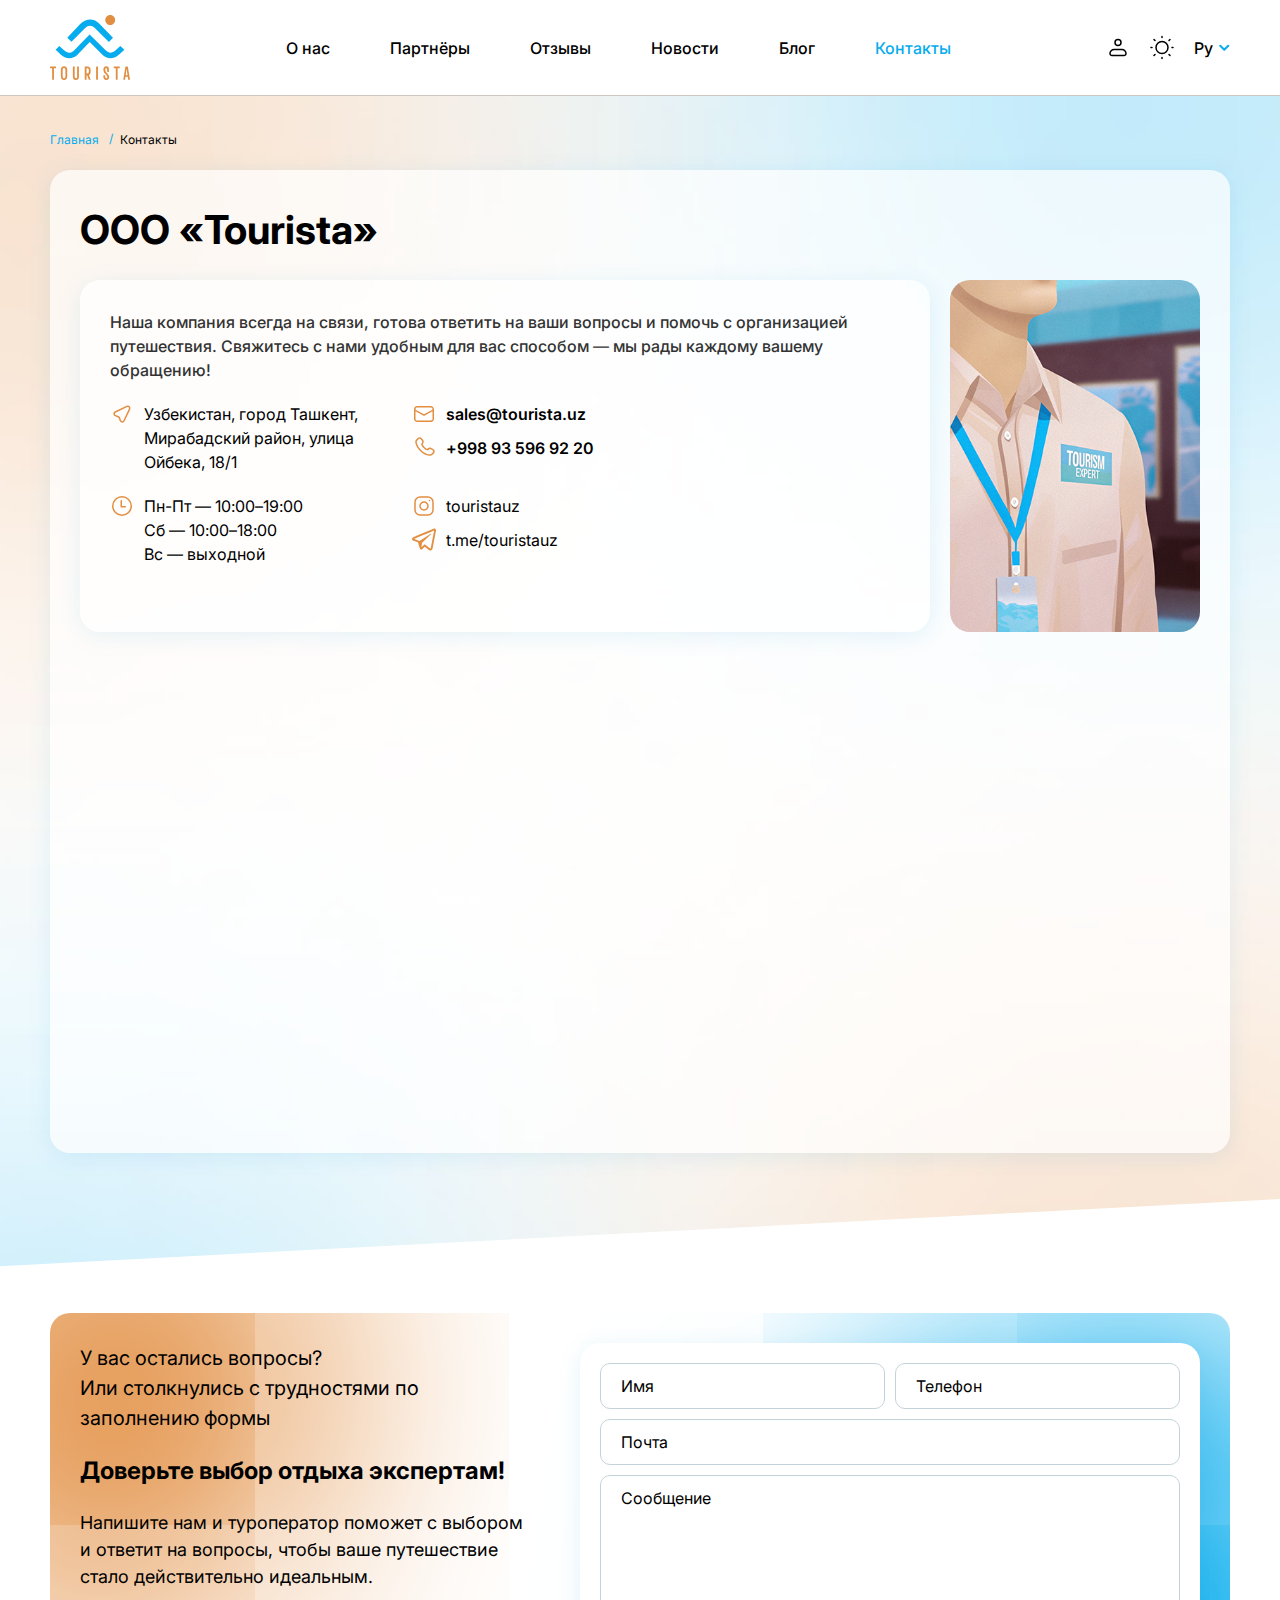
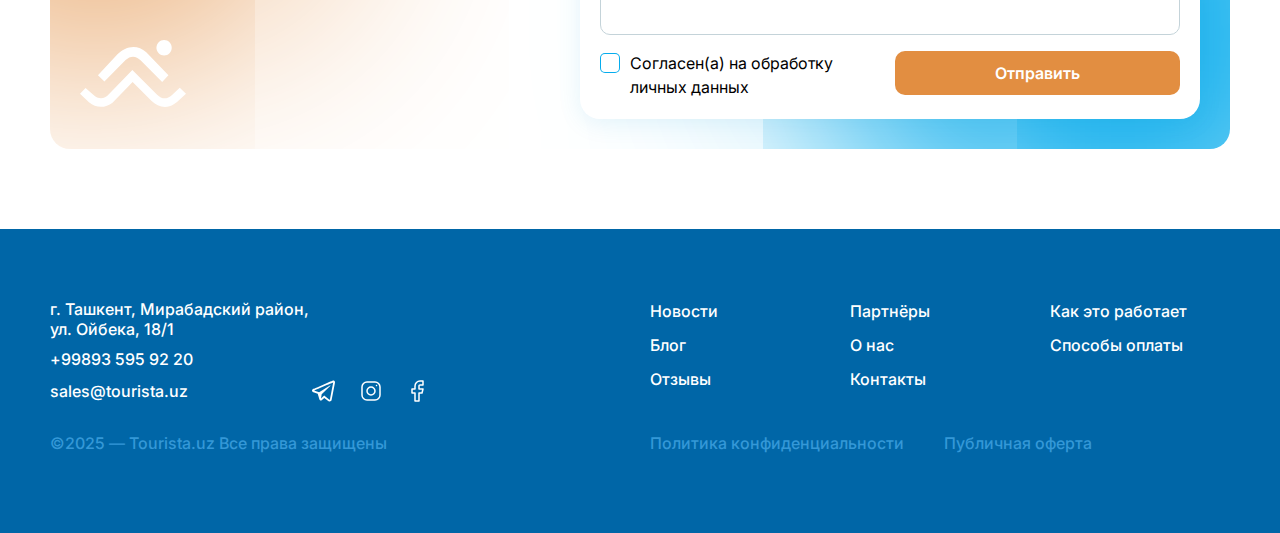
==== commit 64ff6209: "Add files via upload" ====
--- a/contacts.html
+++ b/contacts.html
@@ -11,6 +11,17 @@
     <link rel="stylesheet" href="css/lightpick.min.css" media="all">
 
     <link href="favicon.ico" rel="shortcut icon">
+
+    <script>
+        (function() {
+            let savedTheme = localStorage.getItem("theme") || "light";
+            if (savedTheme === "dark") {
+                document.documentElement.setAttribute("data-theme", "dark");
+            } else {
+                document.documentElement.removeAttribute("data-theme");
+            }
+        })();
+    </script>
 
 </head>
 
